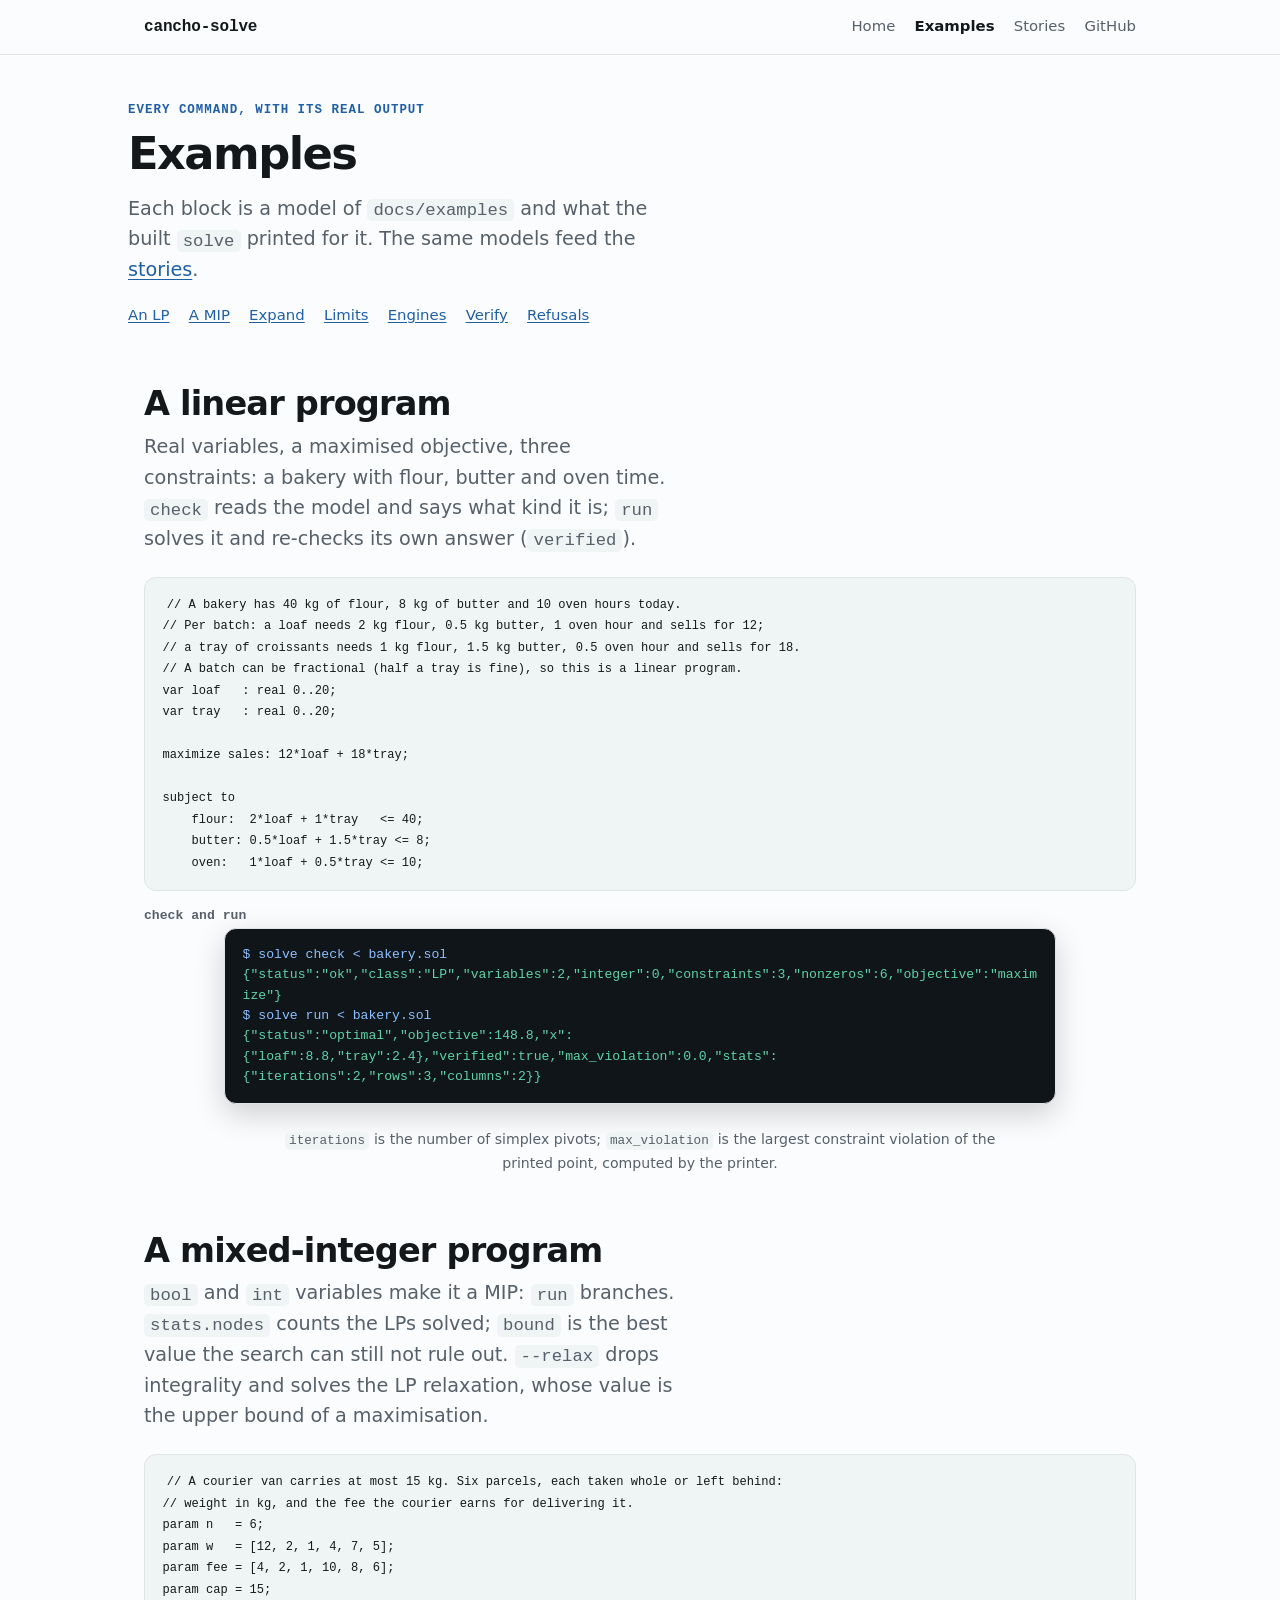
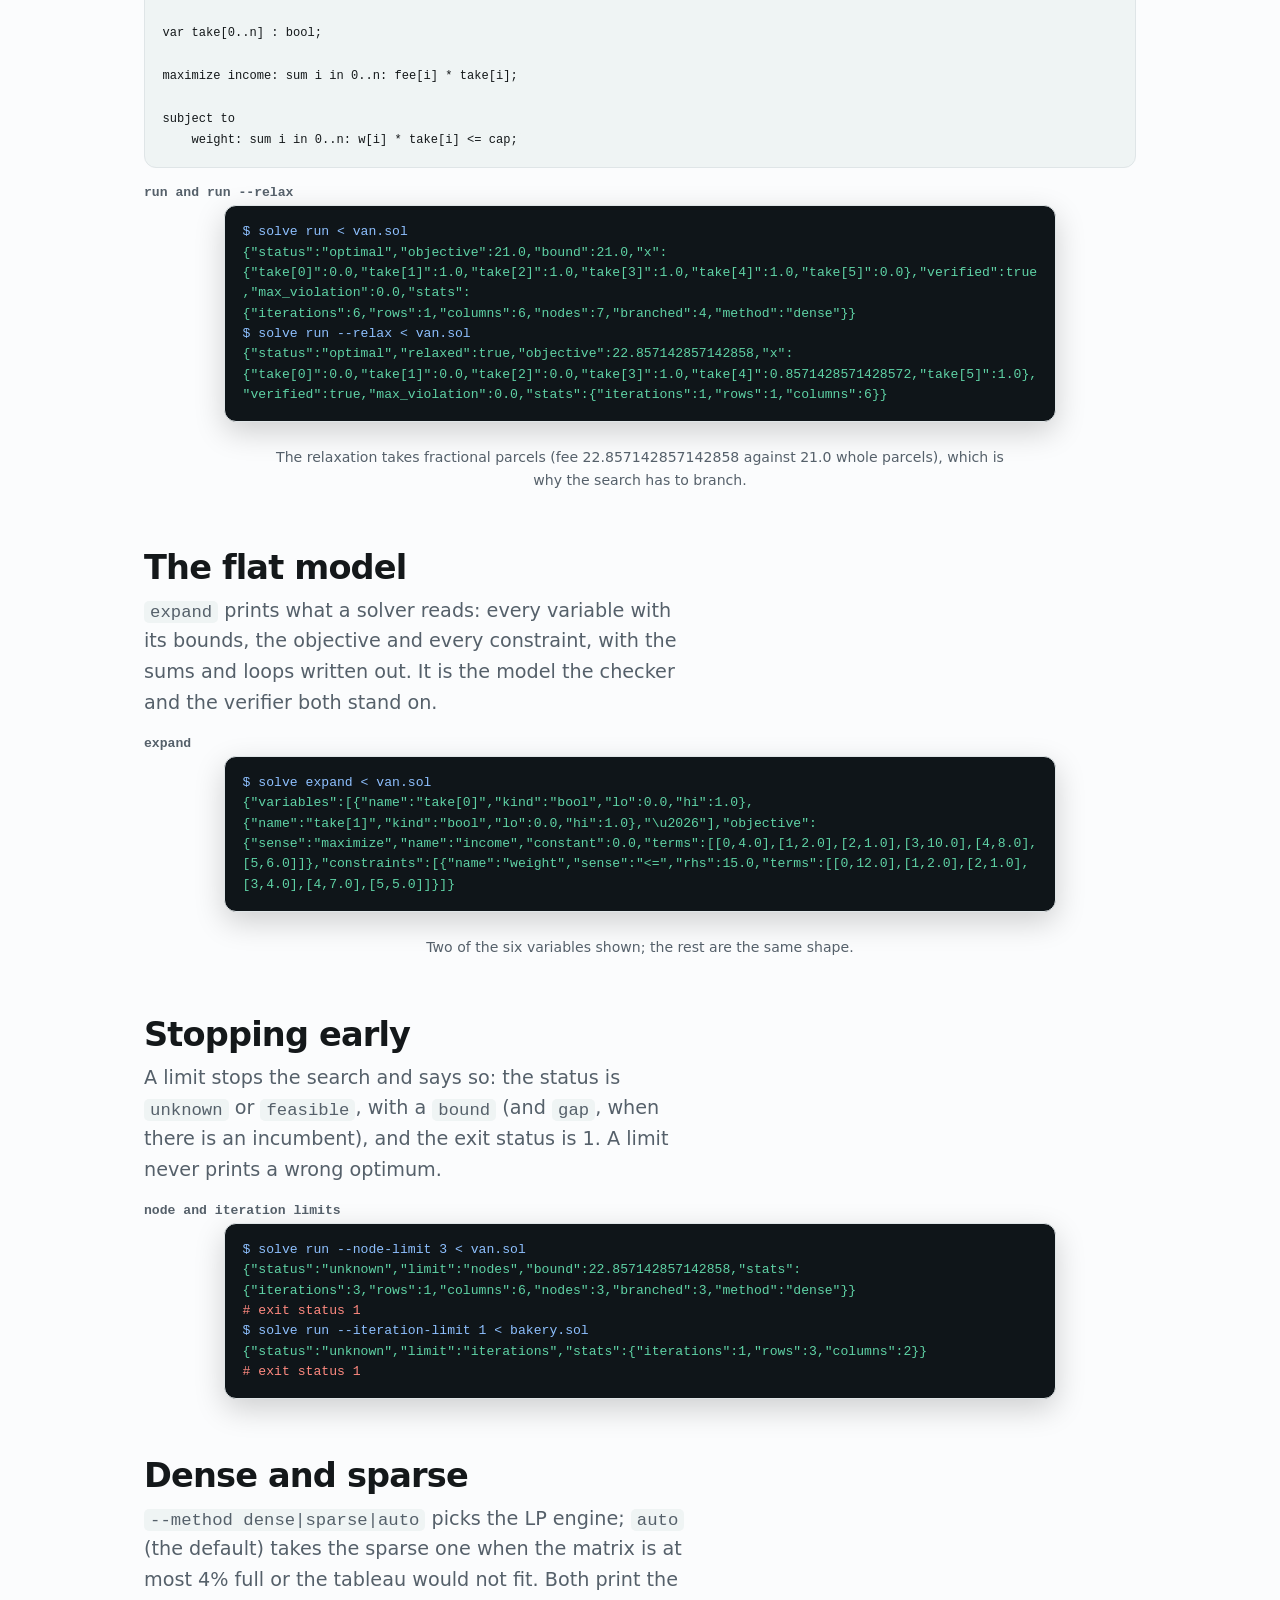
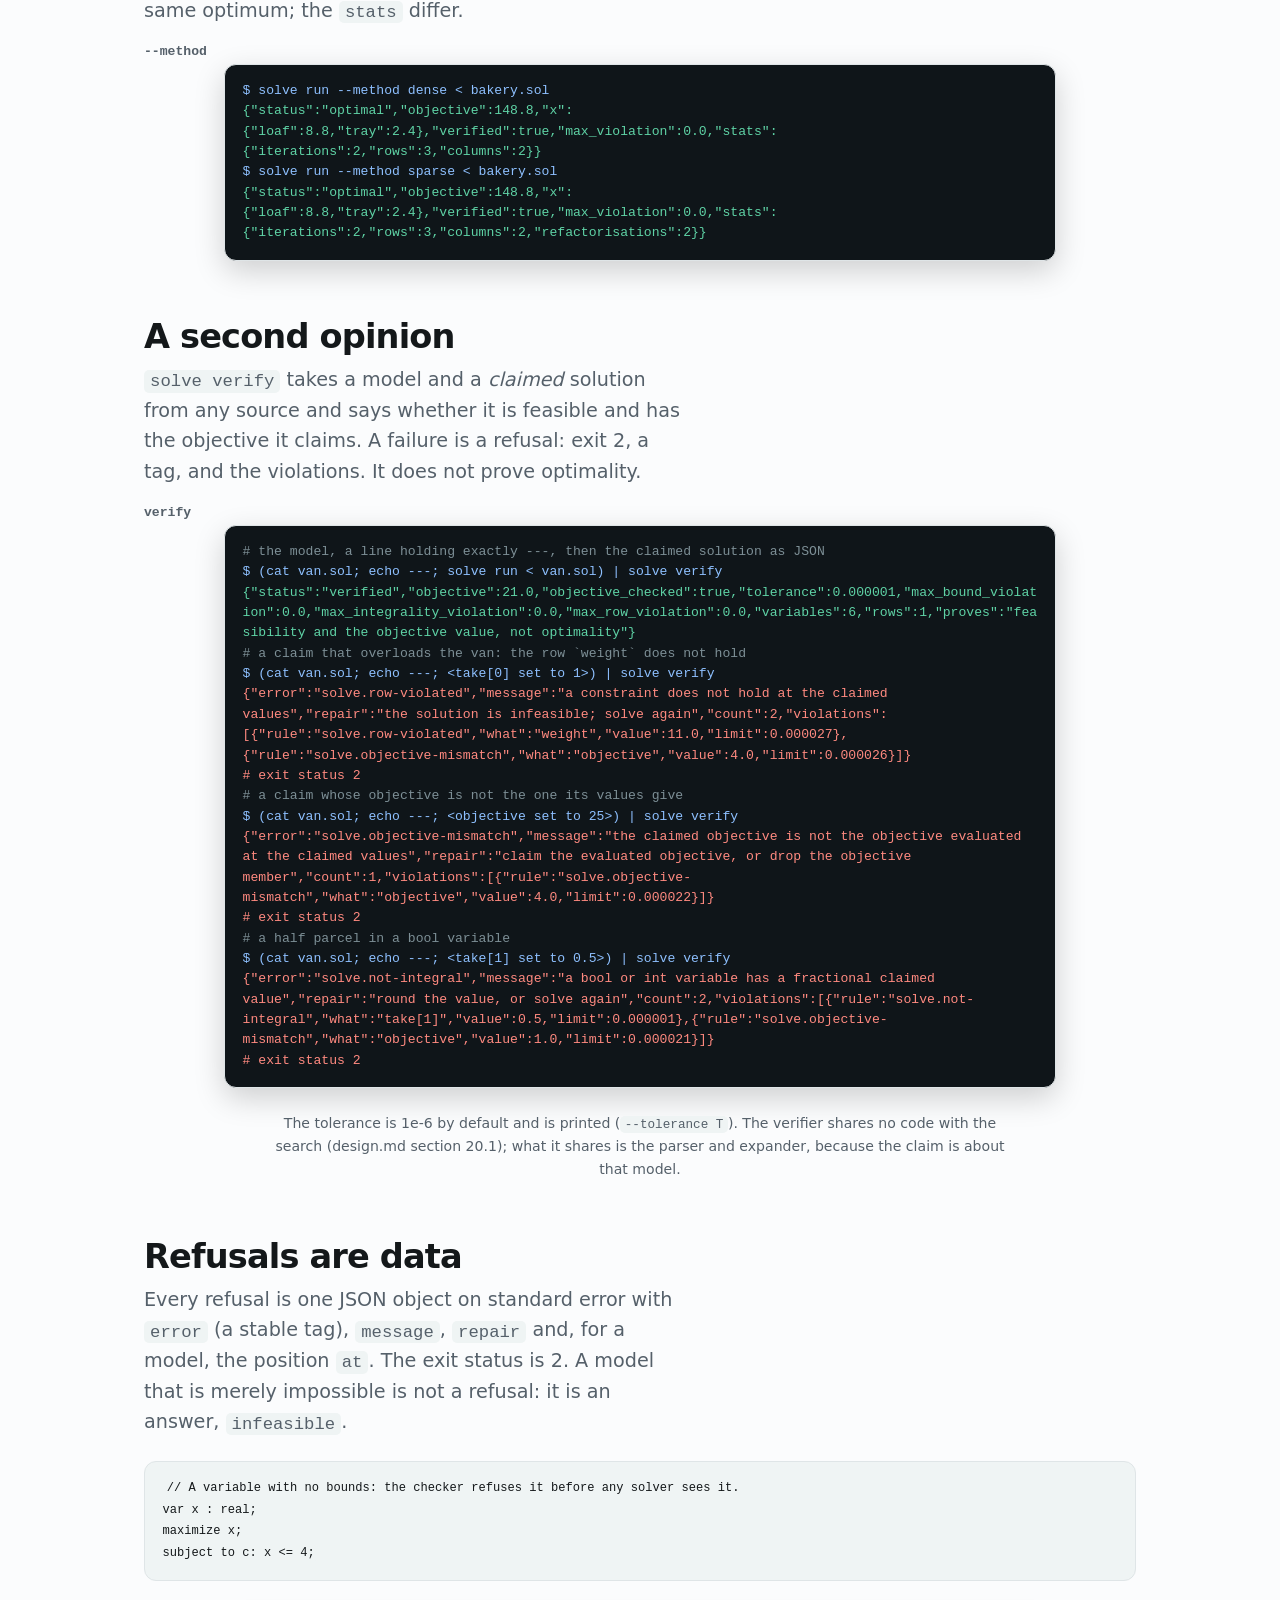
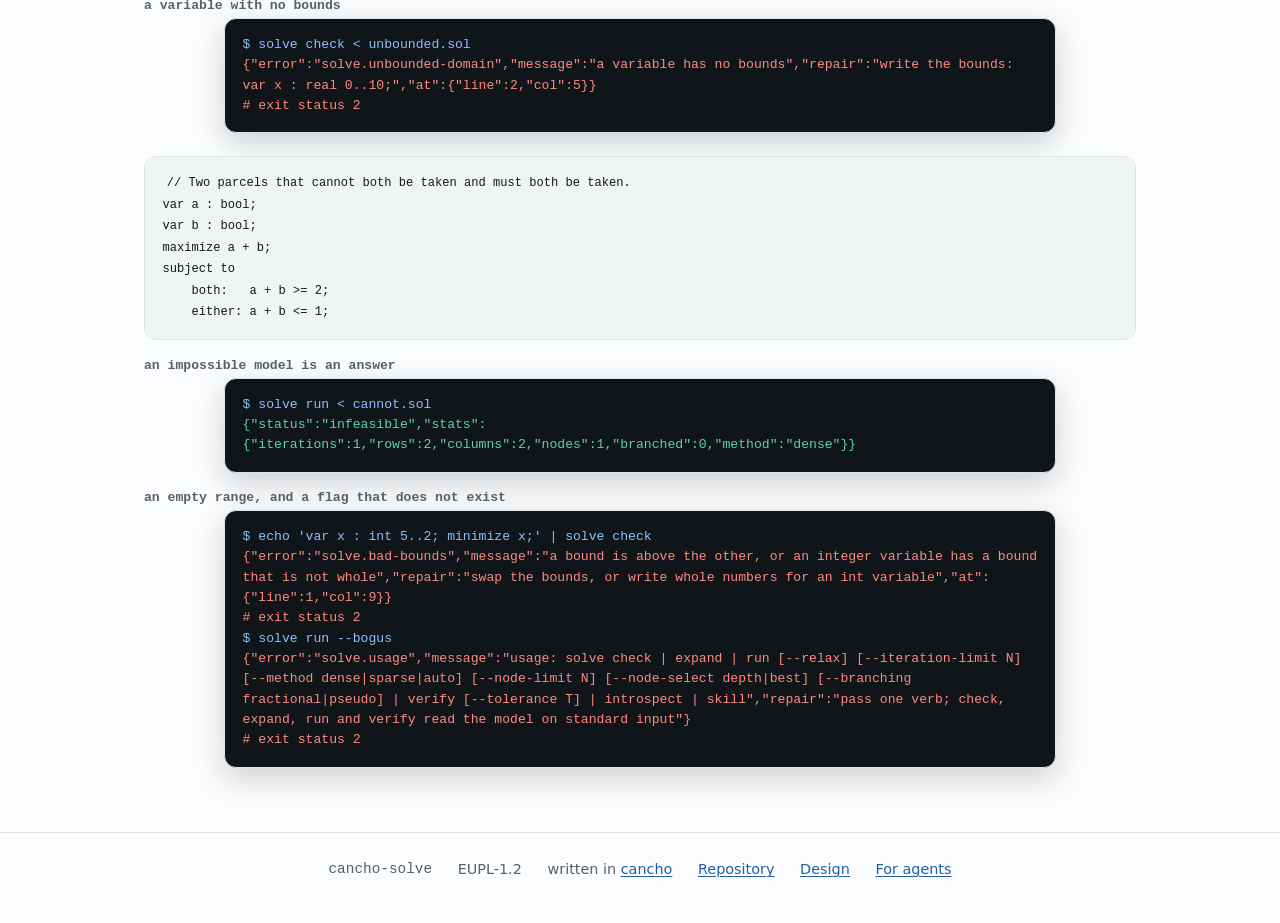
==== docs/examples.html @ 38a74b78 "docs: a landing page, examples and stories, written from real runs (scripts/site.py) docs/index.html" ====
<!doctype html>
<html lang="en">
<!-- Written by scripts/site.py from real runs of the built `solve`. Do not edit by hand; run python3 scripts/site.py. -->
<head>
<meta charset="utf-8">
<meta name="viewport" content="width=device-width, initial-scale=1">
<title>cancho-solve examples: every command with its real output</title>
<meta name="description" content="The solve commands on small models: LP, MIP, expand, limits, dense and sparse, verify and refusals, each with the output the built binary printed.">
<link rel="canonical" href="https://alpibrusl.github.io/cancho-solve/examples.html">
<meta name="robots" content="index, follow">
<meta property="og:site_name" content="cancho-solve"><meta property="og:type" content="website"><meta property="og:title" content="cancho-solve examples: every command with its real output"><meta property="og:description" content="The solve commands on small models: LP, MIP, expand, limits, dense and sparse, verify and refusals, each with the output the built binary printed.">
<meta name="color-scheme" content="light dark">
<link rel="alternate" type="text/markdown" href="agents.md" title="cancho-solve, as an agent reads it">
<link rel="stylesheet" href="assets/site.css"><link rel="stylesheet" href="assets/home.css"><link rel="stylesheet" href="assets/solve.css">
</head>
<body class="">
<a class="skip" href="#main">Skip to content</a>
<header class="top"><div class="wrap">
  <a class="brand" href="./">cancho-solve</a>
  <nav aria-label="Site"><a href="index.html">Home</a><a href="examples.html" aria-current="page">Examples</a><a href="stories.html">Stories</a><a href="https://github.com/alpibrusl/cancho-solve">GitHub</a></nav>
</div></header>
<main id="main">
<div class="wrap pagehead"><p class="eyebrow">every command, with its real output</p><h1>Examples</h1><p class="lead">Each block is a model of <code>docs/examples</code> and what the built <code>solve</code> printed for it. The same models feed the <a href="stories.html">stories</a>.</p>
<ul class="toc"><li><a href="#lp">An LP</a></li><li><a href="#mip">A MIP</a></li><li><a href="#expand">Expand</a></li><li><a href="#limits">Limits</a></li><li><a href="#engines">Engines</a></li><li><a href="#verify">Verify</a></li><li><a href="#refusals">Refusals</a></li></ul></div>
<section class="sec" id="lp"><div class="wrap"><h2>A linear program</h2><p class="lead">Real variables, a maximised objective, three constraints: a bakery with flour, butter and oven time. <code>check</code> reads the model and says what kind it is; <code>run</code> solves it and re-checks its own answer (<code>verified</code>).</p><pre class="code" tabindex="0"><code>// A bakery has 40 kg of flour, 8 kg of butter and 10 oven hours today.
// Per batch: a loaf needs 2 kg flour, 0.5 kg butter, 1 oven hour and sells for 12;
// a tray of croissants needs 1 kg flour, 1.5 kg butter, 0.5 oven hour and sells for 18.
// A batch can be fractional (half a tray is fine), so this is a linear program.
var loaf   : real 0..20;
var tray   : real 0..20;

maximize sales: 12*loaf + 18*tray;

subject to
    flour:  2*loaf + 1*tray   &lt;= 40;
    butter: 0.5*loaf + 1.5*tray &lt;= 8;
    oven:   1*loaf + 0.5*tray &lt;= 10;</code></pre><div class="plabel">check and run</div><div class="replay"><pre class="screen" tabindex="0"><span class="a">$ solve check &lt; bakery.sol</span>
<span class="g">{"status":"ok","class":"LP","variables":2,"integer":0,"constraints":3,"nonzeros":6,"objective":"maximize"}</span>
<span class="a">$ solve run &lt; bakery.sol</span>
<span class="g">{"status":"optimal","objective":148.8,"x":{"loaf":8.8,"tray":2.4},"verified":true,"max_violation":0.0,"stats":{"iterations":2,"rows":3,"columns":2}}</span></pre></div><p class="fine"><code>iterations</code> is the number of simplex pivots; <code>max_violation</code> is the largest constraint violation of the printed point, computed by the printer.</p></div></section>
<section class="sec" id="mip"><div class="wrap"><h2>A mixed-integer program</h2><p class="lead"><code>bool</code> and <code>int</code> variables make it a MIP: <code>run</code> branches. <code>stats.nodes</code> counts the LPs solved; <code>bound</code> is the best value the search can still not rule out. <code>--relax</code> drops integrality and solves the LP relaxation, whose value is the upper bound of a maximisation.</p><pre class="code" tabindex="0"><code>// A courier van carries at most 15 kg. Six parcels, each taken whole or left behind:
// weight in kg, and the fee the courier earns for delivering it.
param n   = 6;
param w   = [12, 2, 1, 4, 7, 5];
param fee = [4, 2, 1, 10, 8, 6];
param cap = 15;

var take[0..n] : bool;

maximize income: sum i in 0..n: fee[i] * take[i];

subject to
    weight: sum i in 0..n: w[i] * take[i] &lt;= cap;</code></pre><div class="plabel">run and run --relax</div><div class="replay"><pre class="screen" tabindex="0"><span class="a">$ solve run &lt; van.sol</span>
<span class="g">{"status":"optimal","objective":21.0,"bound":21.0,"x":{"take[0]":0.0,"take[1]":1.0,"take[2]":1.0,"take[3]":1.0,"take[4]":1.0,"take[5]":0.0},"verified":true,"max_violation":0.0,"stats":{"iterations":6,"rows":1,"columns":6,"nodes":7,"branched":4,"method":"dense"}}</span>
<span class="a">$ solve run --relax &lt; van.sol</span>
<span class="g">{"status":"optimal","relaxed":true,"objective":22.857142857142858,"x":{"take[0]":0.0,"take[1]":0.0,"take[2]":0.0,"take[3]":1.0,"take[4]":0.8571428571428572,"take[5]":1.0},"verified":true,"max_violation":0.0,"stats":{"iterations":1,"rows":1,"columns":6}}</span></pre></div><p class="fine">The relaxation takes fractional parcels (fee 22.857142857142858 against 21.0 whole parcels), which is why the search has to branch.</p></div></section>
<section class="sec" id="expand"><div class="wrap"><h2>The flat model</h2><p class="lead"><code>expand</code> prints what a solver reads: every variable with its bounds, the objective and every constraint, with the sums and loops written out. It is the model the checker and the verifier both stand on.</p><div class="plabel">expand</div><div class="replay"><pre class="screen" tabindex="0"><span class="a">$ solve expand &lt; van.sol</span>
<span class="g">{"variables":[{"name":"take[0]","kind":"bool","lo":0.0,"hi":1.0},{"name":"take[1]","kind":"bool","lo":0.0,"hi":1.0},"\u2026"],"objective":{"sense":"maximize","name":"income","constant":0.0,"terms":[[0,4.0],[1,2.0],[2,1.0],[3,10.0],[4,8.0],[5,6.0]]},"constraints":[{"name":"weight","sense":"&lt;=","rhs":15.0,"terms":[[0,12.0],[1,2.0],[2,1.0],[3,4.0],[4,7.0],[5,5.0]]}]}</span></pre></div><p class="fine">Two of the six variables shown; the rest are the same shape.</p></div></section>
<section class="sec" id="limits"><div class="wrap"><h2>Stopping early</h2><p class="lead">A limit stops the search and says so: the status is <code>unknown</code> or <code>feasible</code>, with a <code>bound</code> (and <code>gap</code>, when there is an incumbent), and the exit status is 1. A limit never prints a wrong optimum.</p><div class="plabel">node and iteration limits</div><div class="replay"><pre class="screen" tabindex="0"><span class="a">$ solve run --node-limit 3 &lt; van.sol</span>
<span class="g">{"status":"unknown","limit":"nodes","bound":22.857142857142858,"stats":{"iterations":3,"rows":1,"columns":6,"nodes":3,"branched":3,"method":"dense"}}</span>
<span class="b"># exit status 1</span>
<span class="a">$ solve run --iteration-limit 1 &lt; bakery.sol</span>
<span class="g">{"status":"unknown","limit":"iterations","stats":{"iterations":1,"rows":3,"columns":2}}</span>
<span class="b"># exit status 1</span></pre></div></div></section>
<section class="sec" id="engines"><div class="wrap"><h2>Dense and sparse</h2><p class="lead"><code>--method dense|sparse|auto</code> picks the LP engine; <code>auto</code> (the default) takes the sparse one when the matrix is at most 4% full or the tableau would not fit. Both print the same optimum; the <code>stats</code> differ.</p><div class="plabel">--method</div><div class="replay"><pre class="screen" tabindex="0"><span class="a">$ solve run --method dense &lt; bakery.sol</span>
<span class="g">{"status":"optimal","objective":148.8,"x":{"loaf":8.8,"tray":2.4},"verified":true,"max_violation":0.0,"stats":{"iterations":2,"rows":3,"columns":2}}</span>
<span class="a">$ solve run --method sparse &lt; bakery.sol</span>
<span class="g">{"status":"optimal","objective":148.8,"x":{"loaf":8.8,"tray":2.4},"verified":true,"max_violation":0.0,"stats":{"iterations":2,"rows":3,"columns":2,"refactorisations":2}}</span></pre></div></div></section>
<section class="sec" id="verify"><div class="wrap"><h2>A second opinion</h2><p class="lead"><code>solve verify</code> takes a model and a <em>claimed</em> solution from any source and says whether it is feasible and has the objective it claims. A failure is a refusal: exit 2, a tag, and the violations. It does not prove optimality.</p><div class="plabel">verify</div><div class="replay"><pre class="screen" tabindex="0"><span class="d"># the model, a line holding exactly ---, then the claimed solution as JSON</span>
<span class="a">$ (cat van.sol; echo ---; solve run &lt; van.sol) | solve verify</span>
<span class="g">{"status":"verified","objective":21.0,"objective_checked":true,"tolerance":0.000001,"max_bound_violation":0.0,"max_integrality_violation":0.0,"max_row_violation":0.0,"variables":6,"rows":1,"proves":"feasibility and the objective value, not optimality"}</span>
<span class="d"># a claim that overloads the van: the row `weight` does not hold</span>
<span class="a">$ (cat van.sol; echo ---; &lt;take[0] set to 1&gt;) | solve verify</span>
<span class="b">{"error":"solve.row-violated","message":"a constraint does not hold at the claimed values","repair":"the solution is infeasible; solve again","count":2,"violations":[{"rule":"solve.row-violated","what":"weight","value":11.0,"limit":0.000027},{"rule":"solve.objective-mismatch","what":"objective","value":4.0,"limit":0.000026}]}</span>
<span class="b"># exit status 2</span>
<span class="d"># a claim whose objective is not the one its values give</span>
<span class="a">$ (cat van.sol; echo ---; &lt;objective set to 25&gt;) | solve verify</span>
<span class="b">{"error":"solve.objective-mismatch","message":"the claimed objective is not the objective evaluated at the claimed values","repair":"claim the evaluated objective, or drop the objective member","count":1,"violations":[{"rule":"solve.objective-mismatch","what":"objective","value":4.0,"limit":0.000022}]}</span>
<span class="b"># exit status 2</span>
<span class="d"># a half parcel in a bool variable</span>
<span class="a">$ (cat van.sol; echo ---; &lt;take[1] set to 0.5&gt;) | solve verify</span>
<span class="b">{"error":"solve.not-integral","message":"a bool or int variable has a fractional claimed value","repair":"round the value, or solve again","count":2,"violations":[{"rule":"solve.not-integral","what":"take[1]","value":0.5,"limit":0.000001},{"rule":"solve.objective-mismatch","what":"objective","value":1.0,"limit":0.000021}]}</span>
<span class="b"># exit status 2</span></pre></div><p class="fine">The tolerance is 1e-6 by default and is printed (<code>--tolerance T</code>). The verifier shares no code with the search (design.md section 20.1); what it shares is the parser and expander, because the claim is about that model.</p></div></section>
<section class="sec" id="refusals"><div class="wrap"><h2>Refusals are data</h2><p class="lead">Every refusal is one JSON object on standard error with <code>error</code> (a stable tag), <code>message</code>, <code>repair</code> and, for a model, the position <code>at</code>. The exit status is 2. A model that is merely impossible is not a refusal: it is an answer, <code>infeasible</code>.</p><pre class="code" tabindex="0"><code>// A variable with no bounds: the checker refuses it before any solver sees it.
var x : real;
maximize x;
subject to c: x &lt;= 4;</code></pre><div class="plabel">a variable with no bounds</div><div class="replay"><pre class="screen" tabindex="0"><span class="a">$ solve check &lt; unbounded.sol</span>
<span class="b">{"error":"solve.unbounded-domain","message":"a variable has no bounds","repair":"write the bounds: var x : real 0..10;","at":{"line":2,"col":5}}</span>
<span class="b"># exit status 2</span></pre></div><pre class="code" tabindex="0"><code>// Two parcels that cannot both be taken and must both be taken.
var a : bool;
var b : bool;
maximize a + b;
subject to
    both:   a + b &gt;= 2;
    either: a + b &lt;= 1;</code></pre><div class="plabel">an impossible model is an answer</div><div class="replay"><pre class="screen" tabindex="0"><span class="a">$ solve run &lt; cannot.sol</span>
<span class="g">{"status":"infeasible","stats":{"iterations":1,"rows":2,"columns":2,"nodes":1,"branched":0,"method":"dense"}}</span></pre></div><div class="plabel">an empty range, and a flag that does not exist</div><div class="replay"><pre class="screen" tabindex="0"><span class="a">$ echo 'var x : int 5..2; minimize x;' | solve check</span>
<span class="b">{"error":"solve.bad-bounds","message":"a bound is above the other, or an integer variable has a bound that is not whole","repair":"swap the bounds, or write whole numbers for an int variable","at":{"line":1,"col":9}}</span>
<span class="b"># exit status 2</span>
<span class="a">$ solve run --bogus</span>
<span class="b">{"error":"solve.usage","message":"usage: solve check | expand | run [--relax] [--iteration-limit N] [--method dense|sparse|auto] [--node-limit N] [--node-select depth|best] [--branching fractional|pseudo] | verify [--tolerance T] | introspect | skill","repair":"pass one verb; check, expand, run and verify read the model on standard input"}</span>
<span class="b"># exit status 2</span></pre></div></div></section>
</main>
<footer><div class="wrap">
  <span class="brandline">cancho-solve</span><span>EUPL-1.2</span><span>written in <a href="https://github.com/alpibrusl/cancho">cancho</a></span>
  <a href="https://github.com/alpibrusl/cancho-solve">Repository</a><a href="https://github.com/alpibrusl/cancho-solve/blob/main/docs/design.md">Design</a><a href="agents.md">For agents</a>
</div></footer>
</body>
</html>
---- docs/assets/site.css ----
/* The look of the project pages, shared by index.html (the landing page), guide.html, examples.html, evidence.html and benchmarks.html.
   The tokens, the header and the landing page follow cancho-code's page. The contrast of every pair is computed from this file by
   scripts/check_contrast.py (docs/bench/contrast.txt). Hand-written. */
/* Pairs that scripts/check_contrast.py reads: --fg/--muted/--accent/--good/--bad/--warn on --bg, --soft and --surface; --accent-fg on --accent;
   --warn on --warn-bg; the --term-* colours on --term-bg. */
:root {
  --bg: #fbfcfd; --fg: #14181a; --muted: #55606a; --line: #dfe5e7; --surface: #ffffff; --soft: #eff4f4;
  --accent: #1f5fa6; --accent-fg: #ffffff; --good: #0f7b5f; --warn: #92400e; --warn-bg: #fdf6e7; --warn-line: #e0b765; --bad: #b42d27;
  --term-bg: #0f1519; --term-fg: #d6e2e6; --term-dim: #7d8f96; --term-good: #5fd3a6; --term-bad: #ff8a80; --term-acc: #8ec0ff; --term-btn: #1b262c;
  --font: system-ui, -apple-system, "Segoe UI", Roboto, "Helvetica Neue", Arial, sans-serif;
  --mono: ui-monospace, SFMono-Regular, Menlo, Consolas, monospace;
}
@media (prefers-color-scheme: dark) {
  :root { --bg: #0b0f14; --fg: #e7ebec; --muted: #9aa8ae; --line: #212a2d; --surface: #131a1c; --soft: #172022;
    --accent: #7fb2ff; --accent-fg: #07162c; --good: #4fd1a5; --warn: #f3c77a; --warn-bg: #1d1a12; --warn-line: #8a6a2a; --bad: #ff7b73; --term-bg: #0a1013; }
}
* { box-sizing: border-box; }
html { scroll-behavior: smooth; -webkit-text-size-adjust: 100%; scroll-padding-top: 4rem; }
body { margin: 0; background: var(--bg); color: var(--fg); font: 1rem/1.6 var(--font); }
a { color: var(--accent); text-underline-offset: .15em; }
.wrap { width: 100%; max-width: 64rem; margin: 0 auto; padding: 0 16px; }
.skip { position: absolute; left: 16px; top: -4rem; background: var(--accent); color: var(--accent-fg); padding: .5rem .8rem; border-radius: 6px; z-index: 9; }
.skip:focus { top: 8px; }
a:focus-visible, button:focus-visible, .flow:focus-visible, .btn:focus-visible, pre:focus-visible, summary:focus-visible, .fitwrap:focus-visible { outline: 3px solid var(--accent); outline-offset: 2px; border-radius: 4px; }

header.top { position: sticky; top: 0; z-index: 5; background: color-mix(in srgb, var(--bg) 88%, transparent); backdrop-filter: blur(8px); border-bottom: 1px solid var(--line); }
header.top .wrap { display: flex; align-items: center; gap: 1.5rem; height: 3.4rem; }
.brand { font: 700 1rem var(--mono); color: var(--fg); text-decoration: none; letter-spacing: -.01em; white-space: nowrap; }
nav { display: flex; gap: 1.2rem; margin-left: auto; }
nav a { color: var(--muted); text-decoration: none; font-size: .93rem; white-space: nowrap; }
nav a:hover { color: var(--fg); }
@media (max-width: 40rem) { nav a.opt { display: none; } nav { gap: .9rem; } }

h1 { font-size: clamp(2.1rem, 6vw, 3.8rem); line-height: 1.06; letter-spacing: -.035em; margin: 0 0 1rem; font-weight: 750; overflow-wrap: break-word; }
h2 { font-size: clamp(1.5rem, 3.4vw, 2.1rem); line-height: 1.15; letter-spacing: -.025em; margin: 0 0 .5rem; font-weight: 700; }
h3 { font-size: 1.05rem; margin: 0 0 .25rem; }
p { margin: 0 0 1rem; }
section { padding: 4.5rem 0 0; }
.lead { font-size: 1.2rem; color: var(--muted); max-width: 34rem; }
.sub { color: var(--muted); max-width: 40rem; }
code { font-family: var(--mono); font-size: .9em; background: var(--soft); padding: .1em .35em; border-radius: 5px; overflow-wrap: anywhere; }

.hero { padding: 3.5rem 0 0; display: grid; gap: 2.2rem; align-items: center; }
.hero > *, .two > *, .cols > * { min-width: 0; }
@media (min-width: 58rem) { .hero { grid-template-columns: 1fr 1.1fr; } }
.badge { display: inline-flex; gap: .5rem; align-items: center; font-size: .82rem; color: var(--warn); background: var(--warn-bg); border: 1px solid var(--warn-line); padding: .22rem .7rem; border-radius: 999px; margin-bottom: 1.2rem; text-decoration: none; }
.badge i { width: .5rem; height: .5rem; border-radius: 50%; background: var(--warn-line); display: inline-block; flex: none; }
.cta { display: flex; flex-wrap: wrap; gap: .7rem; margin-top: 1.6rem; }
.btn { display: inline-block; padding: .65rem 1.15rem; border-radius: 8px; font-weight: 600; text-decoration: none; border: 1px solid var(--accent); }
.btn.primary { background: var(--accent); color: var(--accent-fg); }
.btn.ghost { color: var(--accent); }
.btn.ghost:hover { background: var(--soft); }

.term { background: #0d1117; color: #d6dde8; border: 1px solid #262c36; border-radius: 12px; font: .82rem/1.6 var(--mono); padding: 1rem 1.1rem 1.1rem; box-shadow: 0 18px 50px -24px rgba(10, 30, 50, .55); overflow-x: auto; }
.term .bar { display: flex; gap: .35rem; margin-bottom: .8rem; }
.term .bar i { width: .65rem; height: .65rem; border-radius: 50%; background: #2d3440; display: block; }
.term .c { color: #8b95a5; } .term .r { color: #ff9a92; }
.term pre { margin: 0; white-space: pre-wrap; overflow-wrap: anywhere; }

.three { display: grid; gap: 1rem; grid-template-columns: repeat(auto-fit, minmax(15rem, 1fr)); margin-top: 3rem; }
.three div { border-top: 3px solid var(--accent); padding-top: .8rem; }
.three p { color: var(--muted); margin: 0; font-size: .96rem; }

.figure { margin: 0; background: var(--surface); border: 1px solid var(--line); border-radius: 14px; padding: 1.2rem; min-width: 0; }
.figure.wide { margin-top: 2rem; }
.figure svg { display: block; width: 100%; height: auto; }
.figure h3 { margin-bottom: .6rem; }
.figure figcaption { color: var(--muted); font-size: .88rem; margin-top: .8rem; }
.two { display: grid; gap: 1rem; grid-template-columns: 1fr; margin-top: 2rem; }
@media (min-width: 52rem) { .two { grid-template-columns: 1fr 1fr; } }
svg .t { fill: var(--fg); font: 600 13px var(--font); } svg .s { fill: var(--muted); font: 12px var(--font); }
svg .box { fill: var(--surface); stroke: var(--line); stroke-width: 1.4; } svg .hot { fill: var(--soft); stroke: var(--accent); stroke-width: 2; }
svg .ar { stroke: var(--muted); stroke-width: 1.5; fill: none; }

.grid { display: grid; gap: 1px; grid-template-columns: repeat(auto-fit, minmax(14rem, 1fr)); background: var(--line); border: 1px solid var(--line); border-radius: 14px; overflow: hidden; margin-top: 2rem; }
.grid div { background: var(--surface); padding: 1.1rem 1.2rem; }
.grid p { color: var(--muted); font-size: .93rem; margin: 0; }

.stats { display: grid; gap: 1rem; grid-template-columns: repeat(auto-fit, minmax(11rem, 1fr)); margin: 2rem 0 0; }
.stats div { background: var(--surface); border: 1px solid var(--line); border-radius: 12px; padding: 1rem 1.1rem; }
.stats b { display: block; font: 700 1.9rem/1.1 var(--font); letter-spacing: -.03em; }
.stats span { color: var(--muted); font-size: .88rem; }
.note { color: var(--muted); font-size: .88rem; margin-top: .9rem; }

pre.code { background: var(--soft); border: 1px solid var(--line); border-radius: 12px; padding: 1rem 1.1rem; font: .84rem/1.6 var(--mono); overflow-x: auto; margin: 1.4rem 0 0; }
.figure pre.code { margin-top: .4rem; }
pre.code .c { color: var(--muted); } pre.code .r { color: var(--bad); }
.status { margin-top: 4.5rem; background: var(--warn-bg); border: 1px solid var(--warn-line); border-radius: 14px; padding: 1.3rem 1.5rem; }
.status h2 { font-size: 1.2rem; letter-spacing: -.01em; }
.status ul { margin: .4rem 0 0; padding-left: 1.2rem; color: var(--muted); }
footer { margin-top: 4rem; border-top: 1px solid var(--line); padding: 1.6rem 0 2.6rem; color: var(--muted); font-size: .9rem; }
footer .wrap { display: flex; flex-wrap: wrap; justify-content: center; gap: .5rem 1.6rem; }
.fitwrap { overflow-x: auto; margin-top: 1.4rem; }
table.fit { width: 100%; border-collapse: collapse; font-size: .93rem; }
table.fit th, table.fit td { text-align: left; padding: .7rem .8rem; border-bottom: 1px solid var(--line); vertical-align: top; }
table.fit thead th { color: var(--muted); font-weight: 600; font-size: .85rem; }
table.fit tbody th { font-weight: 650; }
table.fit td { color: var(--muted); }
table.fit.auth tbody th { white-space: nowrap; }
table.fit .num { text-align: right; font-variant-numeric: tabular-nums; white-space: nowrap; }
table.fit.wide { min-width: 38rem; } table.fit.bench { min-width: 44rem; }
table.fit tr.us { background: var(--soft); } table.fit tr.us td, table.fit tr.us th { color: var(--fg); }
table.fit td.lose { color: var(--bad); font-weight: 600; } table.fit td.win { color: var(--good); font-weight: 600; }
.cols { display: grid; gap: 1rem; grid-template-columns: repeat(auto-fit, minmax(17rem, 1fr)); margin-top: 1.4rem; }
.cols > div { border: 1px solid var(--line); border-radius: 14px; padding: 1.1rem 1.3rem; background: var(--surface); }
.cols ul { margin: .4rem 0 0; padding-left: 1.1rem; color: var(--muted); } .cols li { margin: .25rem 0; }
.cols .no h3 { color: var(--muted); }
details.rules { margin-top: 1.4rem; } details.rules summary { cursor: pointer; font-weight: 600; }
@media (prefers-reduced-motion: reduce) { html { scroll-behavior: auto; } }
h3.task { margin: 0 0 .15rem; font-size: 1.1rem; }
.task + p { color: var(--muted); margin: 0 0 .2rem; max-width: 42rem; }
.tasks { display: grid; gap: 1.6rem; margin-top: 2rem; grid-template-columns: minmax(0, 1fr); }
.tasks > * { min-width: 0; }
.tasks pre.code { margin-top: .6rem; }
ul.plain { color: var(--muted); padding-left: 1.2rem; } ul.plain li { margin: .35rem 0; }
.fn { color: var(--muted); font-size: .85rem; margin-top: .8rem; }
svg .tt { fill: var(--fg); font: 600 13px var(--font); } svg .ss { fill: var(--muted); font: 11.5px var(--font); }
svg .bad { fill: var(--surface); stroke: var(--bad); stroke-width: 1.6; } svg .arb { stroke: var(--bad); stroke-width: 1.5; fill: none; }
.diagram { max-width: 26rem; margin: 1.6rem auto 0; }
ul.why { list-style: none; padding: 0; margin: 1.4rem 0 0; display: grid; gap: .8rem; }
ul.why li { background: var(--surface); border: 1px solid var(--line); border-radius: 12px; padding: .8rem 1.1rem; }
ul.why b { display: block; }
ul.why span { color: var(--muted); font-size: .95rem; }
.big { font-size: 1.25rem; font-weight: 650; letter-spacing: -.01em; margin: 1.2rem 0 0; }
.brand { display: inline-flex; align-items: center; gap: .5rem; }
.brand .mark { border-radius: 6px; background: #fff; }

/* additions for cancho-solve */
nav a[aria-current="page"] { color: var(--fg); font-weight: 600; }
.notice { border: 1px solid var(--warn-line); background: var(--warn-bg); border-radius: 12px; padding: 1rem 1.2rem; margin: 1.4rem 0 0; }
.notice p { margin: 0; color: var(--fg); } .notice p + p { margin-top: .6rem; }
.notice b { color: var(--warn); }
table.fit td.slow { color: var(--bad); font-weight: 600; } table.fit td.level { color: var(--fg); }
table.fit td.src, table.fit td.src code { font-size: .82rem; }
.toc { display: flex; flex-wrap: wrap; gap: .4rem 1.2rem; margin: 1rem 0 0; padding: 0; list-style: none; }
.toc a { font-size: .93rem; }
h2 + .sub, h3 + .sub { margin-top: .3rem; }
.pagehead { padding: 3rem 0 0; }
.pagehead h1 { font-size: clamp(1.8rem, 5vw, 2.8rem); }
.red { color: var(--bad); font-weight: 600; }
@media (max-width: 40rem) { header.top .wrap { gap: .6rem; } nav { gap: .7rem; } nav a { font-size: .88rem; } .brand { font-size: .92rem; } }


/* The landing page (body.home): centred hero, a replayed terminal, cards, a flow diagram, big numbers. Scoped so that the inner pages keep their own .hero, .term and .num. */
.home main { display: block; }
.home .hero { display: block; padding: 3.5rem 0 2rem; text-align: center; }
.home .hero h1 { font-size: clamp(2rem, 6vw, 3.4rem); line-height: 1.1; margin: 0 auto 1rem; letter-spacing: -.03em; max-width: 20ch; }
.home .hero .sub { font-size: 1.2rem; max-width: 38rem; margin: 0 auto 1.6rem; }
.home .cta { justify-content: center; margin-top: 0; }
.home .btn { border-color: var(--line); color: var(--fg); background: var(--surface); }
.home .btn.primary { background: var(--accent); color: var(--accent-fg); border-color: var(--accent); }
.home section { padding: 3rem 0; }
.home section.alt { background: var(--soft); }
.home h2 { text-align: center; }
.home .lead { text-align: center; max-width: 38rem; margin: 0 auto 2rem; font-size: 1.1rem; }
.replay { background: var(--term-bg); color: var(--term-fg); border-radius: 12px; border: 1px solid var(--line); max-width: 52rem; margin: 0 auto; box-shadow: 0 10px 30px rgba(0, 0, 0, .18); overflow: hidden; }
.replay .bar { display: flex; align-items: center; gap: .4rem; padding: .55rem .8rem; border-bottom: 1px solid #1f2a30; font: .78rem var(--mono); color: var(--term-dim); }
.replay .bar i { width: .7rem; height: .7rem; border-radius: 50%; background: #2c3a41; display: inline-block; }
.replay .bar button { margin-left: auto; font: .78rem var(--mono); color: var(--term-fg); background: var(--term-btn); border: 1px solid #3a4a52; border-radius: 6px; padding: .25rem .65rem; cursor: pointer; }
.replay .bar button[hidden] { display: none; }
.replay pre { margin: 0; padding: 1rem 1.1rem; min-height: 24rem; overflow-x: auto; font: .82rem/1.55 var(--mono); white-space: pre-wrap; overflow-wrap: anywhere; }
.replay pre:focus-visible { outline-offset: -3px; }
.replay .g { color: var(--term-good); } .replay .b { color: var(--term-bad); } .replay .d { color: var(--term-dim); } .replay .a { color: var(--term-acc); }
.replay .tabs { display: flex; flex-wrap: wrap; gap: .2rem .5rem; padding: .3rem .8rem 0; border-bottom: 1px solid #1f2a30; }
.replay .tabs[hidden] { display: none; }
.replay .tabs button { font: .78rem var(--mono); color: var(--term-dim); background: none; border: 0; border-bottom: 2px solid transparent; padding: .6rem .5rem; min-height: 2.75rem; cursor: pointer; }
.replay .tabs button[aria-selected="true"] { color: var(--term-fg); border-bottom-color: var(--term-acc); }
.replay .tabs button:focus-visible { outline: 2px solid var(--term-acc); outline-offset: -2px; }
.replay .plabel { padding: .7rem 1.1rem 0; font: .78rem var(--mono); color: var(--term-dim); }
.replay.js .plabel { display: none; }
.replay pre[hidden] { display: none; }
.replay:not(.js) pre { min-height: 0; }
.caption { text-align: center; color: var(--muted); font-size: .88rem; max-width: 46rem; margin: .8rem auto 0; }
.cards { display: grid; grid-template-columns: repeat(auto-fit, minmax(13rem, 1fr)); gap: 1rem; }
.card { background: var(--surface); border: 1px solid var(--line); border-radius: 12px; padding: 1.2rem; min-width: 0; }
.card h3 { margin: 0 0 .4rem; font-size: 1.05rem; }
.card p { margin: 0; color: var(--muted); font-size: .95rem; }
.card .ic { width: 2rem; height: 2rem; margin-bottom: .5rem; color: var(--accent); display: block; }
#why .cards { display: flex; flex-wrap: wrap; justify-content: center; }
#why .card { flex: 1 1 11rem; max-width: 14.5rem; }
#commands pre.code { white-space: pre-wrap; overflow-wrap: anywhere; max-width: 52rem; }
.card h3 a { color: var(--accent); }
.flow { max-width: 52rem; margin: 0 auto; }
.flow svg { width: 100%; height: auto; display: block; }
.flow .box { fill: var(--surface); stroke: var(--line); stroke-width: 1.5; }
.flow .boxa { fill: var(--surface); stroke: var(--accent); stroke-width: 2; }
.flow .ok { fill: var(--surface); stroke: var(--good); stroke-width: 2; }
.flow .no { fill: var(--surface); stroke: var(--bad); stroke-width: 2; }
.flow text { fill: var(--fg); font: 600 15px var(--font); }
.flow .sm { font: 13px var(--font); fill: var(--muted); font-weight: 400; }
.flow .smb { font: 13px var(--font); fill: var(--bad); font-weight: 400; }
.flow .arrow { stroke: var(--muted); stroke-width: 1.8; fill: none; marker-end: url(#ah); }
.flow .arrow.bad { stroke: var(--bad); stroke-dasharray: 5 4; marker-end: url(#ahb); }
.flow .line { stroke: var(--muted); stroke-width: 1.8; fill: none; }
.flow .arrow.ok { stroke: var(--good); }
.nums { display: grid; grid-template-columns: repeat(auto-fit, minmax(11rem, 1fr)); gap: 1rem; text-align: center; }
.nums .n b { display: block; font-size: 2.3rem; line-height: 1.2; letter-spacing: -.03em; color: var(--accent); font-variant-numeric: tabular-nums; }
.nums .n > span { color: var(--muted); font-size: .92rem; display: block; }
.fine { max-width: 46rem; margin: 1.5rem auto 0; color: var(--muted); font-size: .88rem; text-align: center; }
.home pre.code { max-width: 46rem; margin: 0 auto 1.4rem; }
.home .fine a, .home .caption a, .home .lead a { color: var(--accent); }
footer .brandline { font-family: var(--mono); }
@media (max-width: 40rem) { .flow { overflow-x: auto; } .flow svg { min-width: 31rem; } .home .hero { padding-top: 2.4rem; } .home section { padding: 2.2rem 0; } .replay pre { min-height: 30rem; } }
---- docs/assets/home.css ----
/* The landing page only (body.home): the human view with its animations and videos. The tokens are those of site.css (so scripts/check_contrast.py still judges every pair);
   nothing here sets a colour of its own except in the SVG of the hero, which uses the same variables. Every animation stops under prefers-reduced-motion. Hand-written. */

/* ---- the view switch: human reads the page, agent reads agents.md (docs/agents.md, generated by scripts/site.py) ---- */
.hright { display: flex; align-items: center; gap: .6rem; margin-left: .4rem; }
.switch { display: inline-flex; padding: 3px; border: 1px solid var(--line); border-radius: 999px; background: var(--soft); }
.switch button { font: 600 .8rem var(--mono); color: var(--muted); background: none; border: 0; border-radius: 999px; padding: .32rem .8rem; min-height: 2rem; cursor: pointer; }
.switch button[aria-pressed="true"] { background: var(--accent); color: var(--accent-fg); }
body[data-view="agent"] main > *:not(#agent-view) { display: none; }
#agent-view { display: none; padding: 2.4rem 0 1rem; }
body[data-view="agent"] #agent-view { display: block; }
#agent-view .bar { display: flex; flex-wrap: wrap; gap: .6rem 1.2rem; align-items: baseline; margin-bottom: 1rem; }
#agent-view .bar span { color: var(--muted); font-size: .95rem; }
#agent-view pre { background: var(--term-bg); color: var(--term-fg); border: 1px solid var(--line); border-radius: 12px; padding: 1.2rem 1.4rem; font: .84rem/1.65 var(--mono); white-space: pre-wrap; overflow-wrap: anywhere; max-width: 60rem; }
@media (max-width: 40rem) { .hright { margin-left: 0; } nav { margin-left: 0; } .switch button { padding: .3rem .6rem; } }

/* ---- the hero: a machine that takes a CSV to a model file, and says no when it must ---- */
.home .hero { display: grid; gap: 2rem; align-items: center; text-align: left; padding: 3rem 16px 1rem; }
@media (min-width: 58rem) { .home .hero { grid-template-columns: 1fr 1.05fr; } }
.home .hero h1 { margin: 0 0 1rem; max-width: 16ch; }
.home .hero .sub { margin: 0 0 1.4rem; }
.home .hero .cta { justify-content: flex-start; }
.eyebrow { font: 600 .78rem var(--mono); letter-spacing: .08em; text-transform: uppercase; color: var(--accent); margin: 0 0 .8rem; }
.machine { background: var(--surface); border: 1px solid var(--line); border-radius: 18px; padding: .6rem; box-shadow: 0 18px 50px -28px rgba(10, 30, 50, .5); }
.machine svg { width: 100%; height: auto; display: block; }
.machine .box { fill: var(--soft); stroke: var(--line); stroke-width: 1.5; }
.machine .okb { fill: var(--soft); stroke: var(--good); stroke-width: 2; }
.machine .nob { fill: var(--warn-bg); stroke: var(--bad); stroke-width: 2; }
.machine text { fill: var(--fg); font: 600 16px var(--font); }
.machine .sm { fill: var(--muted); font: 13px var(--mono); }
.machine .row { fill: var(--accent); opacity: .85; }
.machine .belt { stroke: var(--line); stroke-width: 2; stroke-dasharray: 6 8; animation: belt 1.2s linear infinite; }
@keyframes belt { to { stroke-dashoffset: -28; } }
.machine .pkt { animation: pkt 9s linear infinite; }
.machine .pkt.b { animation-delay: -3s; } .machine .pkt.c { animation-delay: -6s; }
@keyframes pkt { 0% { transform: translateX(0); opacity: 0; } 6% { opacity: 1; } 46% { transform: translateX(300px); opacity: 1; } 52% { opacity: 0; } 100% { transform: translateX(300px); opacity: 0; } }
.machine .stamp { animation: stamp 9s ease-in-out infinite; transform-origin: center; transform-box: fill-box; }
@keyframes stamp { 0%, 48% { opacity: 0; transform: scale(.4); } 56%, 100% { opacity: 1; transform: scale(1); } }
.machine .refuse { animation: refuse 9s ease-in-out infinite; }
@keyframes refuse { 0%, 62% { opacity: 0; } 68%, 88% { opacity: 1; } 94%, 100% { opacity: 0; } }

/* ---- three cards, each with its own small animation ---- */
.trio { display: grid; gap: 1rem; grid-template-columns: repeat(auto-fit, minmax(16rem, 1fr)); margin-top: 2.4rem; }
.trio .card { padding: 1.1rem 1.2rem 1.3rem; }
.trio .art { height: 7.2rem; margin-bottom: .8rem; border-radius: 10px; background: var(--soft); display: grid; place-items: center; overflow: hidden; font: .78rem/1.5 var(--mono); }
.trio h3 { font-size: 1.1rem; }
.trio p { font-size: .95rem; }
.say { display: grid; gap: .3rem; padding: .5rem .8rem; width: 100%; }
.say .e { color: var(--bad); animation: say 6s steps(1) infinite; white-space: nowrap; overflow: hidden; }
.say .f { color: var(--good); animation: say2 6s steps(1) infinite; white-space: nowrap; overflow: hidden; }
@keyframes say { 0%, 8% { opacity: 0; } 10%, 55% { opacity: 1; } 56%, 100% { opacity: .35; } }
@keyframes say2 { 0%, 38% { opacity: 0; } 40%, 94% { opacity: 1; } 95%, 100% { opacity: 0; } }
.plats { display: grid; grid-template-columns: repeat(3, 1fr); gap: .5rem; padding: .6rem; width: 100%; }
.plats div { background: var(--surface); border: 1px solid var(--line); border-radius: 8px; padding: .4rem .3rem; text-align: center; animation: tick 4.5s ease-in-out infinite; }
.plats div:nth-child(2) { animation-delay: .5s; } .plats div:nth-child(3) { animation-delay: 1s; }
.plats b { display: block; color: var(--good); font-size: .72rem; }
@keyframes tick { 0%, 20% { border-color: var(--line); } 35%, 80% { border-color: var(--good); } 100% { border-color: var(--line); } }
.file { position: relative; width: 11rem; padding: .6rem .8rem; background: var(--surface); border: 1px solid var(--line); border-radius: 8px; }
.file i { display: block; height: .38rem; margin: .3rem 0; border-radius: 3px; background: var(--line); }
.file i:nth-child(2) { width: 70%; } .file i:nth-child(3) { width: 85%; }
.file em { display: block; margin-top: .45rem; font-style: normal; color: var(--good); font-size: .72rem; animation: sha 5s steps(24) infinite; overflow: hidden; white-space: nowrap; }
@keyframes sha { 0% { width: 0; } 70%, 100% { width: 9.4rem; } }

/* ---- the videos: a poster first, nothing loads until it is played ---- */
.vids { display: grid; gap: 1rem; grid-template-columns: repeat(auto-fit, minmax(17rem, 1fr)); margin-top: 1.6rem; }
.vid { margin: 0; background: var(--surface); border: 1px solid var(--line); border-radius: 14px; overflow: hidden; }
.vid video { display: block; width: 100%; aspect-ratio: 16 / 9; background: var(--term-bg); }
.vid figcaption { padding: .7rem .9rem .9rem; color: var(--muted); font-size: .92rem; }
.vid figcaption b { color: var(--fg); display: block; font-size: 1rem; }
.sec { padding-top: 3.6rem; }
.sec > .wrap > .lead { margin-bottom: 0; }
.chips { display: flex; flex-wrap: wrap; gap: .5rem; margin: 1.1rem 0 0; padding: 0; list-style: none; }
.chips li { font: 600 .85rem var(--mono); background: var(--soft); border: 1px solid var(--line); border-radius: 999px; padding: .3rem .8rem; animation: pop .6s ease both; }
.chips li:nth-child(2) { animation-delay: .06s; } .chips li:nth-child(3) { animation-delay: .12s; } .chips li:nth-child(4) { animation-delay: .18s; } .chips li:nth-child(5) { animation-delay: .24s; }
.chips li:nth-child(6) { animation-delay: .3s; } .chips li:nth-child(7) { animation-delay: .36s; } .chips li:nth-child(8) { animation-delay: .42s; } .chips li:nth-child(9) { animation-delay: .48s; }
@keyframes pop { from { opacity: 0; transform: translateY(8px) scale(.96); } }
.home .replay { margin-top: 1.6rem; max-width: none; }
.home .replay pre { min-height: 18rem; max-height: 26rem; }
.nums { margin-top: 1.6rem; }
.nums .n b { font-size: clamp(2rem, 4vw, 2.6rem); }
.nums .n b span { display: inline; color: inherit; font-size: inherit; }
details.print { margin-top: 3.4rem; border-top: 1px solid var(--line); padding-top: 1rem; }
details.print > summary { cursor: pointer; font-weight: 650; list-style-position: inside; }
details.print .cards { margin: 1rem 0; }
details.print .fine { color: var(--muted); font-size: .9rem; }
.sr { position: absolute; width: 1px; height: 1px; overflow: hidden; clip-path: inset(50%); white-space: nowrap; }
.js .reveal { opacity: 0; transform: translateY(14px); transition: opacity .6s ease, transform .6s ease; }
.js .reveal.in { opacity: 1; transform: none; }
.flow .dash { stroke-dasharray: 5 6; animation: belt 1.4s linear infinite; }
@media (prefers-reduced-motion: reduce) {
  .machine .belt, .machine .pkt, .machine .stamp, .machine .refuse, .say .e, .say .f, .plats div, .file em, .chips li, .flow .dash { animation: none; }
  .machine .stamp, .machine .refuse, .say .e, .say .f, .file em { opacity: 1; transform: none; width: auto; }
  .machine .pkt { opacity: 1; }
  .js .reveal { opacity: 1; transform: none; transition: none; }
}
.pills { justify-content: center; }
.pills li { padding: 0; } .pills a { display: block; padding: .3rem .9rem; text-decoration: none; }
.logs > summary { cursor: pointer; margin: 1.4rem 0 0; font-weight: 650; text-align: center; }
.logs[open] > summary { margin-bottom: 0; }
#try pre.code { max-width: 52rem; margin-left: auto; margin-right: auto; white-space: pre-wrap; }
#try .btn { display: block; margin: .8rem auto 0; }
@media (max-width: 30rem) { header.top nav { display: none; } .hright { margin-left: auto; } }
---- docs/assets/solve.css ----
/* Figures of the stories and the small additions of cancho-solve's pages (docs/index.html, examples.html, stories.html); written by hand. */
.story { padding-top: 3rem; }
.story .fig { margin: 1.2rem 0 1rem; background: var(--surface); border: 1px solid var(--line); border-radius: 12px; padding: 1rem 1.1rem; overflow-x: auto; }
.story .fig svg { display: block; width: 100%; max-width: 40rem; height: auto; }
.fig .ft { fill: var(--soft); stroke: var(--line); }
.fig .fb { fill: var(--accent); opacity: .85; }
.fig .fbf { fill: var(--good); opacity: .9; }
.fig .fo { fill: var(--soft); stroke: var(--line); stroke-dasharray: 4 3; }
.fig text { fill: var(--fg); font: 600 13px var(--mono); }
.fig .lb { fill: var(--fg); }
.fig .tk { fill: var(--muted); font-weight: 400; font-size: 12px; }
.fig .in { fill: var(--accent-fg); font-size: 12px; }
.plabel { font: 600 .82rem var(--mono); color: var(--muted); margin: 1.1rem 0 .3rem; }
.story pre.code { margin: 1rem 0 0; }
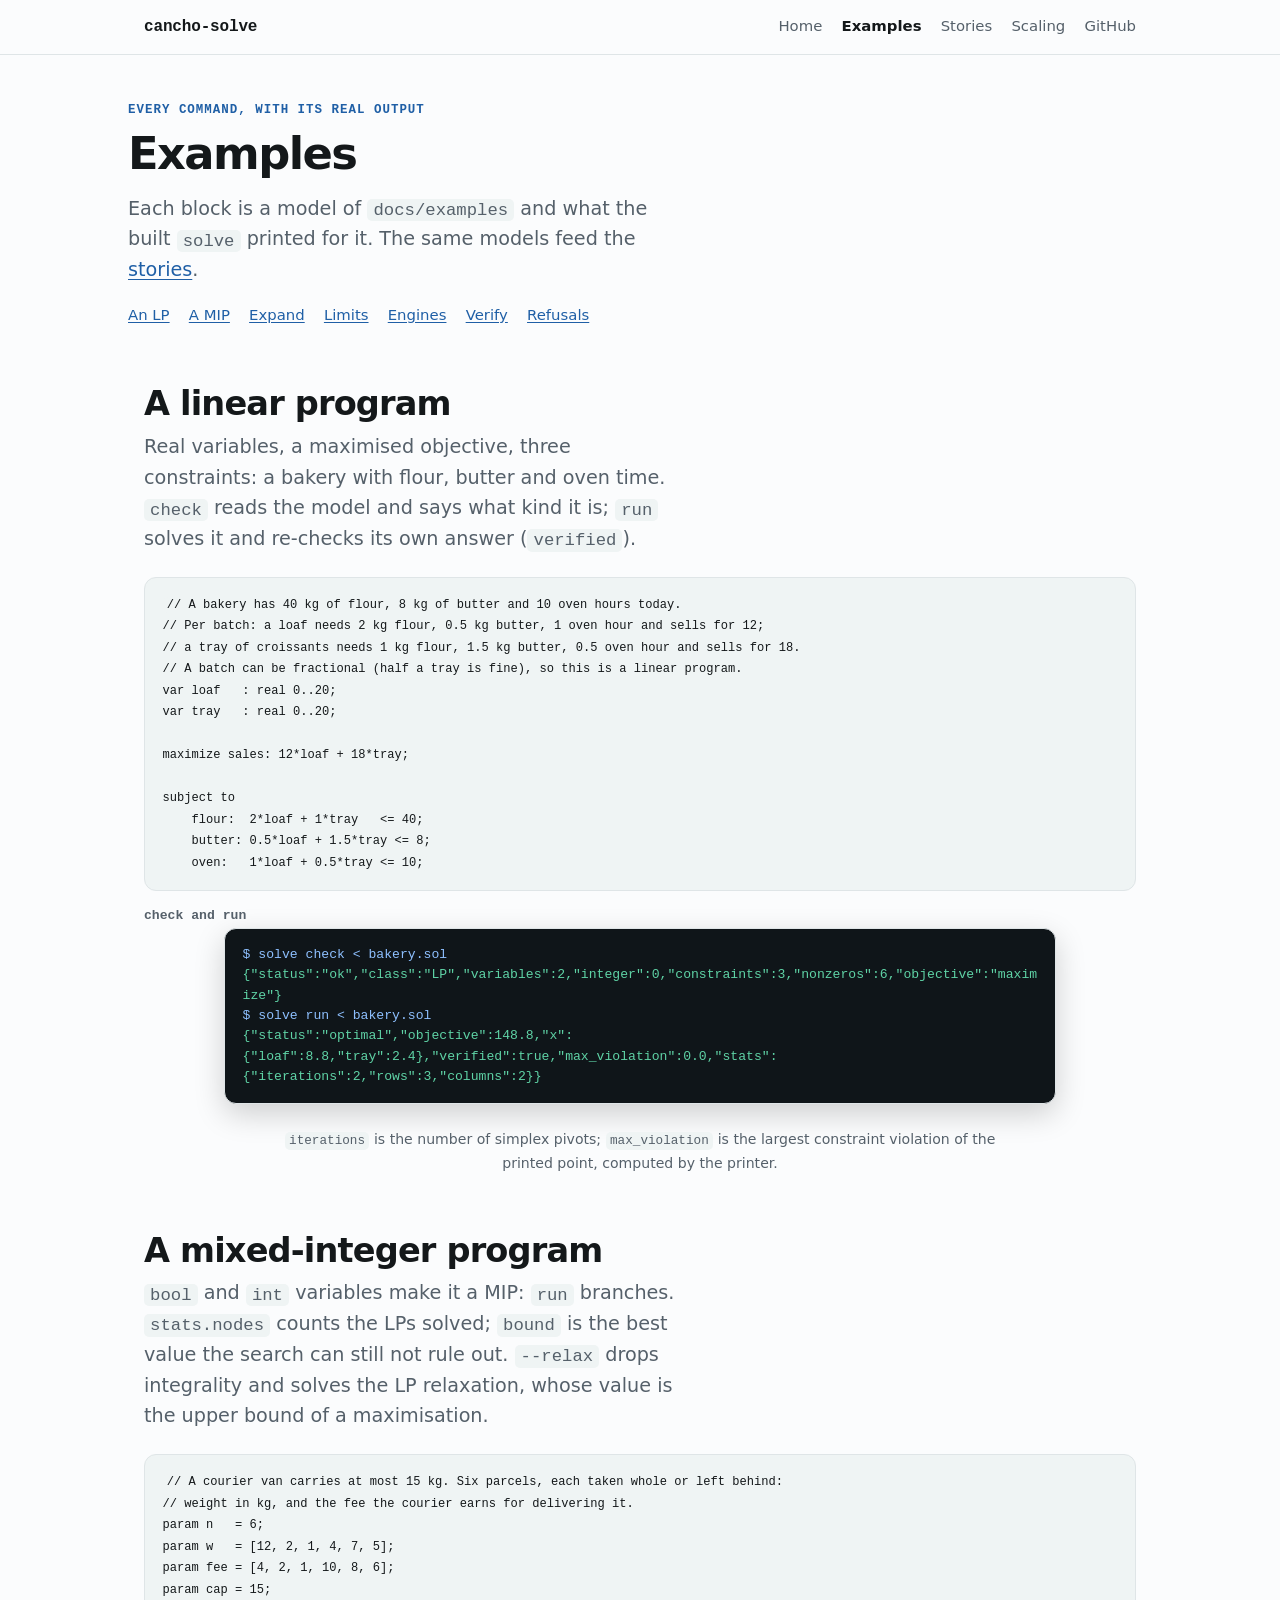
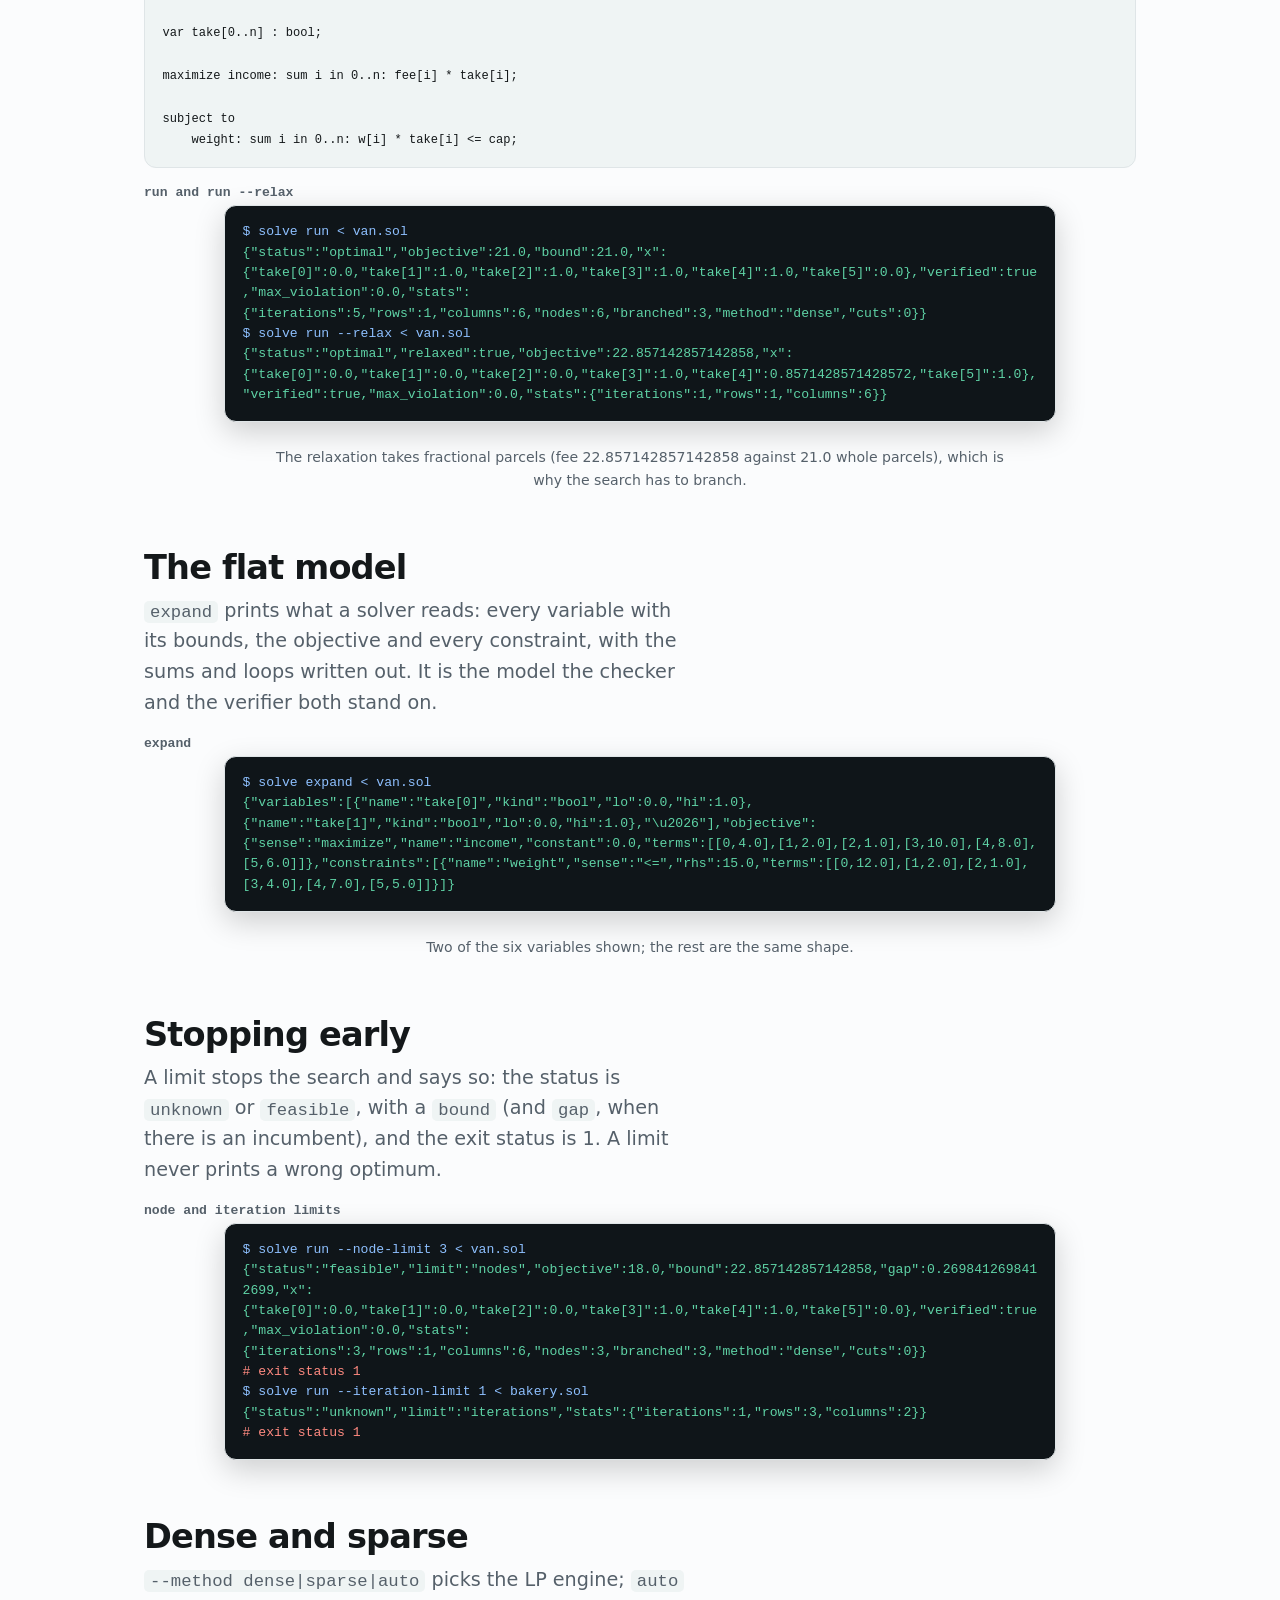
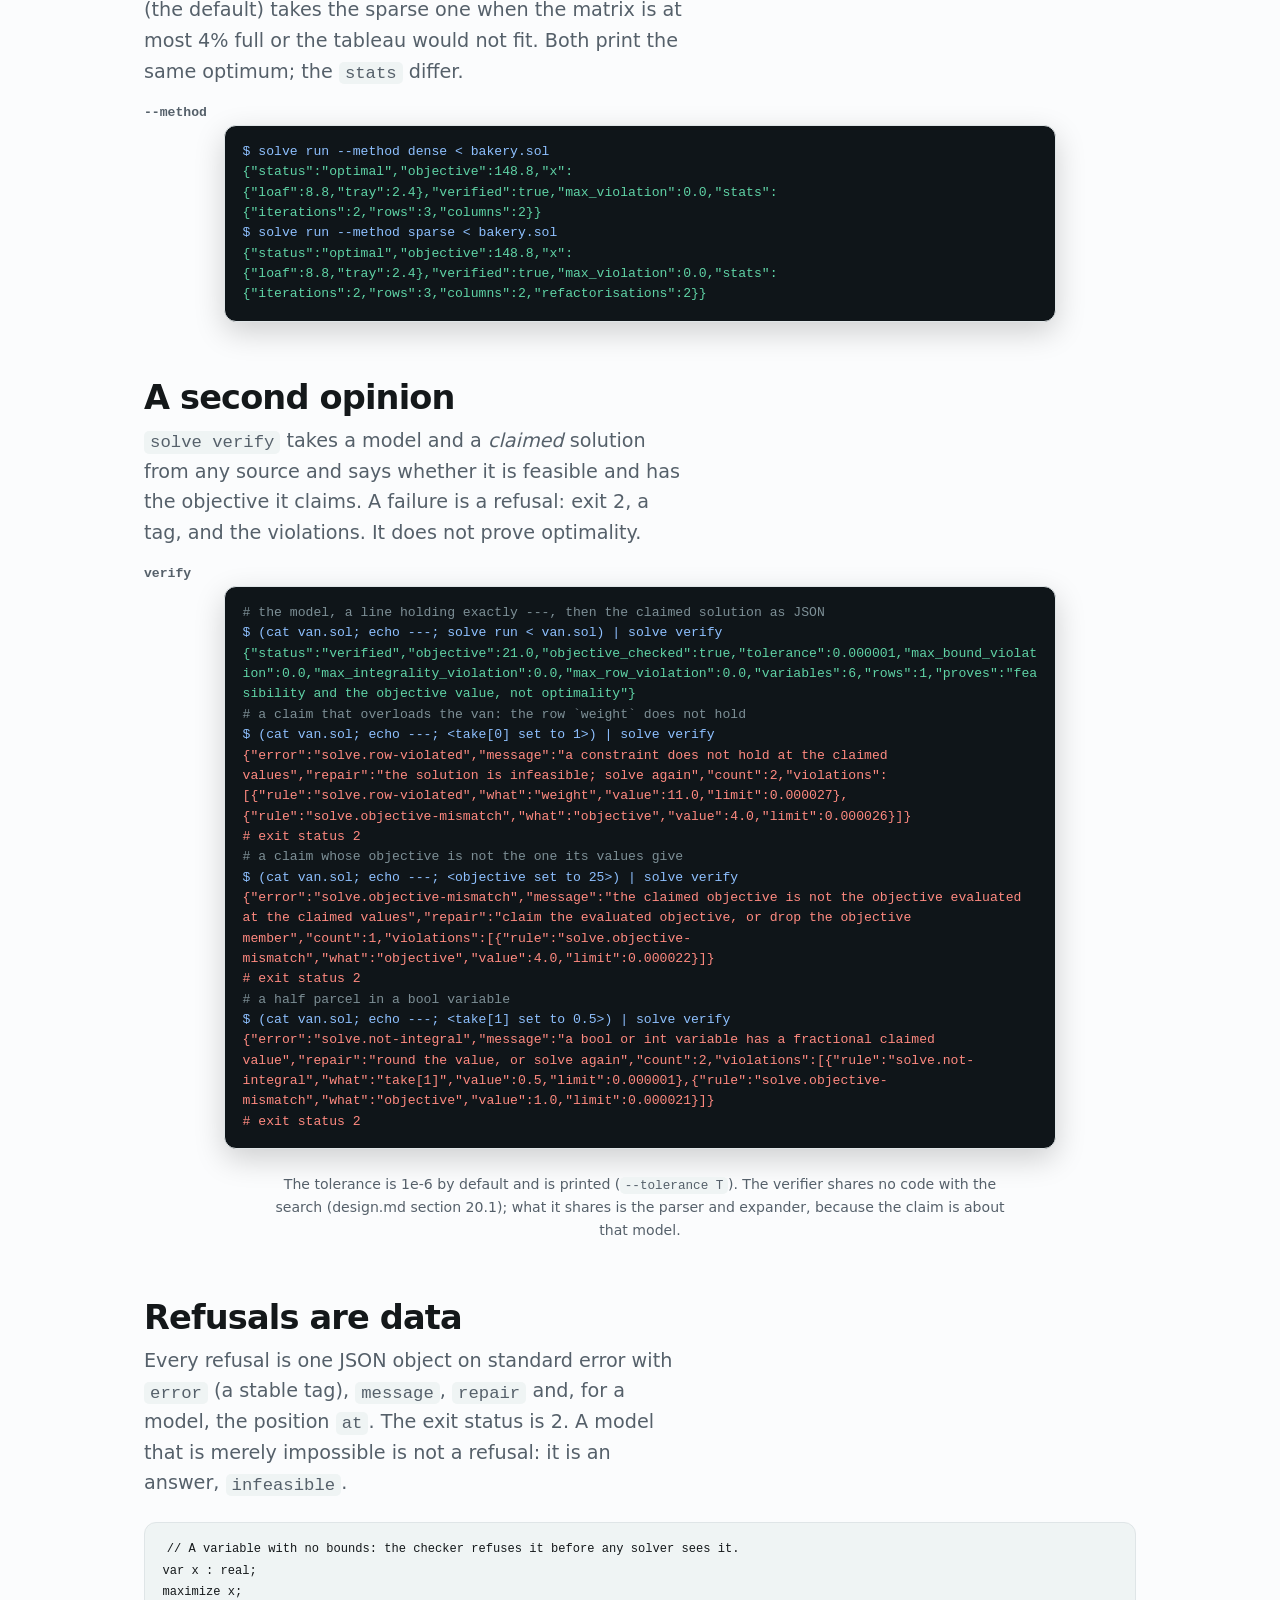
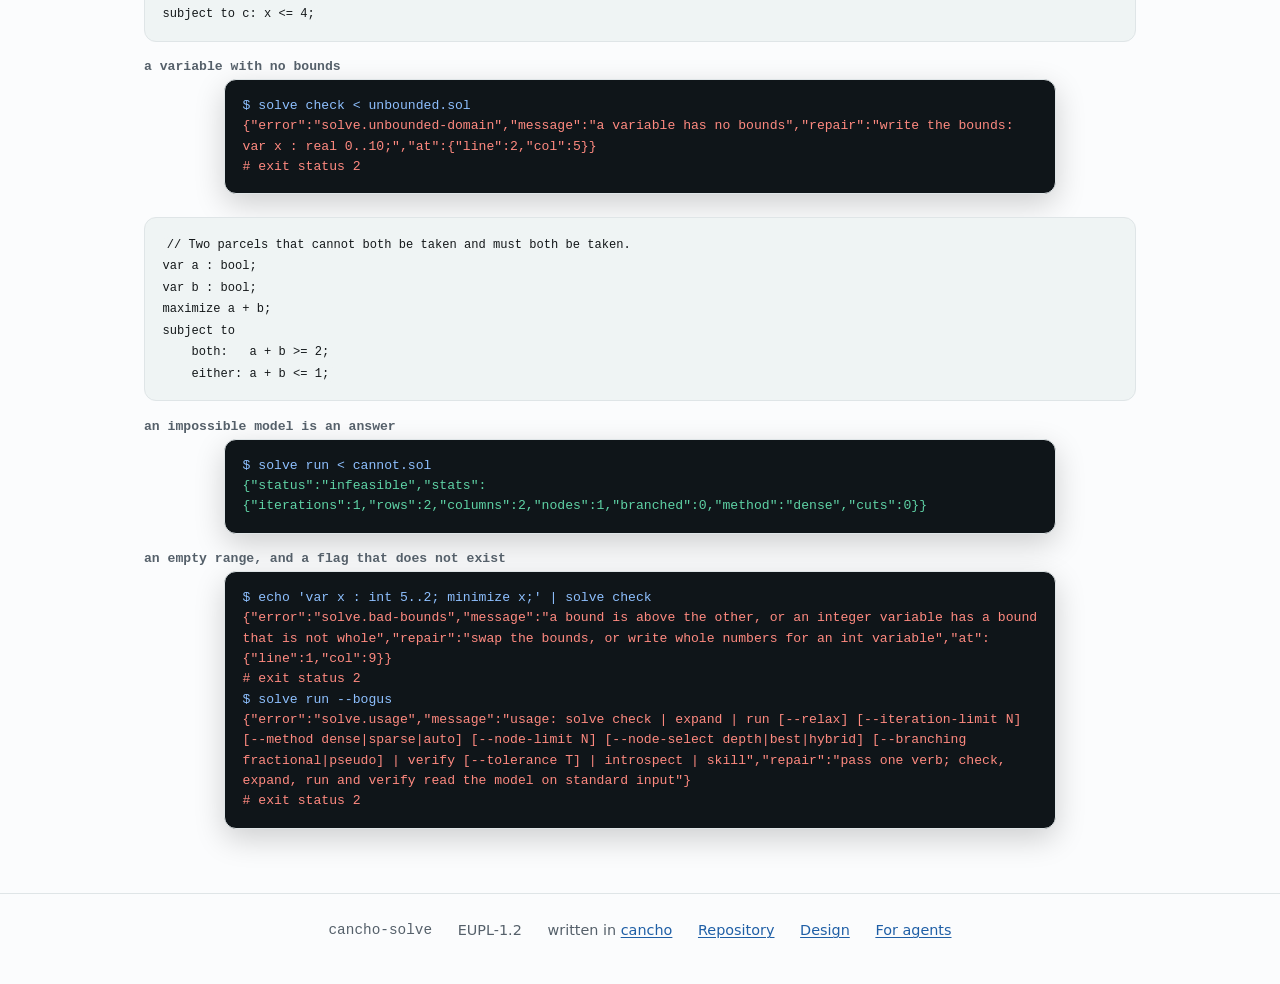
==== commit 71b1205f: "MIP: four roundings, hybrid node selection, root reduced-cost fixing and implied cuts through variab" ====
--- a/docs/examples.html
+++ b/docs/examples.html
@@ -17,7 +17,7 @@
 <a class="skip" href="#main">Skip to content</a>
 <header class="top"><div class="wrap">
   <a class="brand" href="./">cancho-solve</a>
-  <nav aria-label="Site"><a href="index.html">Home</a><a href="examples.html" aria-current="page">Examples</a><a href="stories.html">Stories</a><a href="https://github.com/alpibrusl/cancho-solve">GitHub</a></nav>
+  <nav aria-label="Site"><a href="index.html">Home</a><a href="examples.html" aria-current="page">Examples</a><a href="stories.html">Stories</a><a href="scaling.html">Scaling</a><a href="https://github.com/alpibrusl/cancho-solve">GitHub</a></nav>
 </div></header>
 <main id="main">
 <div class="wrap pagehead"><p class="eyebrow">every command, with its real output</p><h1>Examples</h1><p class="lead">Each block is a model of <code>docs/examples</code> and what the built <code>solve</code> printed for it. The same models feed the <a href="stories.html">stories</a>.</p>
@@ -51,13 +51,13 @@
 
 subject to
     weight: sum i in 0..n: w[i] * take[i] &lt;= cap;</code></pre><div class="plabel">run and run --relax</div><div class="replay"><pre class="screen" tabindex="0"><span class="a">$ solve run &lt; van.sol</span>
-<span class="g">{"status":"optimal","objective":21.0,"bound":21.0,"x":{"take[0]":0.0,"take[1]":1.0,"take[2]":1.0,"take[3]":1.0,"take[4]":1.0,"take[5]":0.0},"verified":true,"max_violation":0.0,"stats":{"iterations":6,"rows":1,"columns":6,"nodes":7,"branched":4,"method":"dense"}}</span>
+<span class="g">{"status":"optimal","objective":21.0,"bound":21.0,"x":{"take[0]":0.0,"take[1]":1.0,"take[2]":1.0,"take[3]":1.0,"take[4]":1.0,"take[5]":0.0},"verified":true,"max_violation":0.0,"stats":{"iterations":5,"rows":1,"columns":6,"nodes":6,"branched":3,"method":"dense","cuts":0}}</span>
 <span class="a">$ solve run --relax &lt; van.sol</span>
 <span class="g">{"status":"optimal","relaxed":true,"objective":22.857142857142858,"x":{"take[0]":0.0,"take[1]":0.0,"take[2]":0.0,"take[3]":1.0,"take[4]":0.8571428571428572,"take[5]":1.0},"verified":true,"max_violation":0.0,"stats":{"iterations":1,"rows":1,"columns":6}}</span></pre></div><p class="fine">The relaxation takes fractional parcels (fee 22.857142857142858 against 21.0 whole parcels), which is why the search has to branch.</p></div></section>
 <section class="sec" id="expand"><div class="wrap"><h2>The flat model</h2><p class="lead"><code>expand</code> prints what a solver reads: every variable with its bounds, the objective and every constraint, with the sums and loops written out. It is the model the checker and the verifier both stand on.</p><div class="plabel">expand</div><div class="replay"><pre class="screen" tabindex="0"><span class="a">$ solve expand &lt; van.sol</span>
 <span class="g">{"variables":[{"name":"take[0]","kind":"bool","lo":0.0,"hi":1.0},{"name":"take[1]","kind":"bool","lo":0.0,"hi":1.0},"\u2026"],"objective":{"sense":"maximize","name":"income","constant":0.0,"terms":[[0,4.0],[1,2.0],[2,1.0],[3,10.0],[4,8.0],[5,6.0]]},"constraints":[{"name":"weight","sense":"&lt;=","rhs":15.0,"terms":[[0,12.0],[1,2.0],[2,1.0],[3,4.0],[4,7.0],[5,5.0]]}]}</span></pre></div><p class="fine">Two of the six variables shown; the rest are the same shape.</p></div></section>
 <section class="sec" id="limits"><div class="wrap"><h2>Stopping early</h2><p class="lead">A limit stops the search and says so: the status is <code>unknown</code> or <code>feasible</code>, with a <code>bound</code> (and <code>gap</code>, when there is an incumbent), and the exit status is 1. A limit never prints a wrong optimum.</p><div class="plabel">node and iteration limits</div><div class="replay"><pre class="screen" tabindex="0"><span class="a">$ solve run --node-limit 3 &lt; van.sol</span>
-<span class="g">{"status":"unknown","limit":"nodes","bound":22.857142857142858,"stats":{"iterations":3,"rows":1,"columns":6,"nodes":3,"branched":3,"method":"dense"}}</span>
+<span class="g">{"status":"feasible","limit":"nodes","objective":18.0,"bound":22.857142857142858,"gap":0.2698412698412699,"x":{"take[0]":0.0,"take[1]":0.0,"take[2]":0.0,"take[3]":1.0,"take[4]":1.0,"take[5]":0.0},"verified":true,"max_violation":0.0,"stats":{"iterations":3,"rows":1,"columns":6,"nodes":3,"branched":3,"method":"dense","cuts":0}}</span>
 <span class="b"># exit status 1</span>
 <span class="a">$ solve run --iteration-limit 1 &lt; bakery.sol</span>
 <span class="g">{"status":"unknown","limit":"iterations","stats":{"iterations":1,"rows":3,"columns":2}}</span>
@@ -93,11 +93,11 @@
 subject to
     both:   a + b &gt;= 2;
     either: a + b &lt;= 1;</code></pre><div class="plabel">an impossible model is an answer</div><div class="replay"><pre class="screen" tabindex="0"><span class="a">$ solve run &lt; cannot.sol</span>
-<span class="g">{"status":"infeasible","stats":{"iterations":1,"rows":2,"columns":2,"nodes":1,"branched":0,"method":"dense"}}</span></pre></div><div class="plabel">an empty range, and a flag that does not exist</div><div class="replay"><pre class="screen" tabindex="0"><span class="a">$ echo 'var x : int 5..2; minimize x;' | solve check</span>
+<span class="g">{"status":"infeasible","stats":{"iterations":1,"rows":2,"columns":2,"nodes":1,"branched":0,"method":"dense","cuts":0}}</span></pre></div><div class="plabel">an empty range, and a flag that does not exist</div><div class="replay"><pre class="screen" tabindex="0"><span class="a">$ echo 'var x : int 5..2; minimize x;' | solve check</span>
 <span class="b">{"error":"solve.bad-bounds","message":"a bound is above the other, or an integer variable has a bound that is not whole","repair":"swap the bounds, or write whole numbers for an int variable","at":{"line":1,"col":9}}</span>
 <span class="b"># exit status 2</span>
 <span class="a">$ solve run --bogus</span>
-<span class="b">{"error":"solve.usage","message":"usage: solve check | expand | run [--relax] [--iteration-limit N] [--method dense|sparse|auto] [--node-limit N] [--node-select depth|best] [--branching fractional|pseudo] | verify [--tolerance T] | introspect | skill","repair":"pass one verb; check, expand, run and verify read the model on standard input"}</span>
+<span class="b">{"error":"solve.usage","message":"usage: solve check | expand | run [--relax] [--iteration-limit N] [--method dense|sparse|auto] [--node-limit N] [--node-select depth|best|hybrid] [--branching fractional|pseudo] | verify [--tolerance T] | introspect | skill","repair":"pass one verb; check, expand, run and verify read the model on standard input"}</span>
 <span class="b"># exit status 2</span></pre></div></div></section>
 </main>
 <footer><div class="wrap">
--- a/docs/assets/solve.css
+++ b/docs/assets/solve.css
@@ -12,3 +12,19 @@
 .fig .in { fill: var(--accent-fg); font-size: 12px; }
 .plabel { font: 600 .82rem var(--mono); color: var(--muted); margin: 1.1rem 0 .3rem; }
 .story pre.code { margin: 1rem 0 0; }
+.legend { display: flex; flex-wrap: wrap; gap: .4rem 1.1rem; margin: 1rem 0 0; font: 600 .82rem var(--mono); }
+.lg::before { content: ""; display: inline-block; width: .8rem; height: .8rem; border-radius: 50%; margin-right: .4rem; vertical-align: -.1rem; background: currentColor; }
+.c-ours { color: var(--accent); } .c-highs { color: var(--good); } .c-scip { color: var(--warn); } .c-cbc { color: var(--muted); }
+.fig.scal { display: grid; grid-template-columns: repeat(auto-fit, minmax(17rem, 1fr)); gap: 1rem; }
+.fig.scal svg { max-width: none; }
+.fig .grid { stroke: var(--line); stroke-width: 1; }
+.fig .ln { fill: none; stroke: currentColor; stroke-width: 2; } .fig .dot { fill: currentColor; }
+.fig .x { stroke: currentColor; stroke-width: 2; fill: none; }
+.fig g.c-ours, .fig g.c-highs, .fig g.c-scip, .fig g.c-cbc { color: inherit; }
+.fig .ln.c-ours, .fig .dot.c-ours, .fig g.c-ours { color: var(--accent); }
+.fig .ln.c-highs, .fig .dot.c-highs, .fig g.c-highs { color: var(--good); }
+.fig .ln.c-scip, .fig .dot.c-scip, .fig g.c-scip { color: var(--warn); }
+.fig .ln.c-cbc, .fig .dot.c-cbc, .fig g.c-cbc { color: var(--muted); }
+.tbl { overflow-x: auto; margin: 1rem 0 0; }
+.reading { padding-left: 1.2rem; } .reading li { margin: .8rem 0; max-width: 46rem; }
+table.fit td.slow { color: var(--bad); font-weight: 600; }
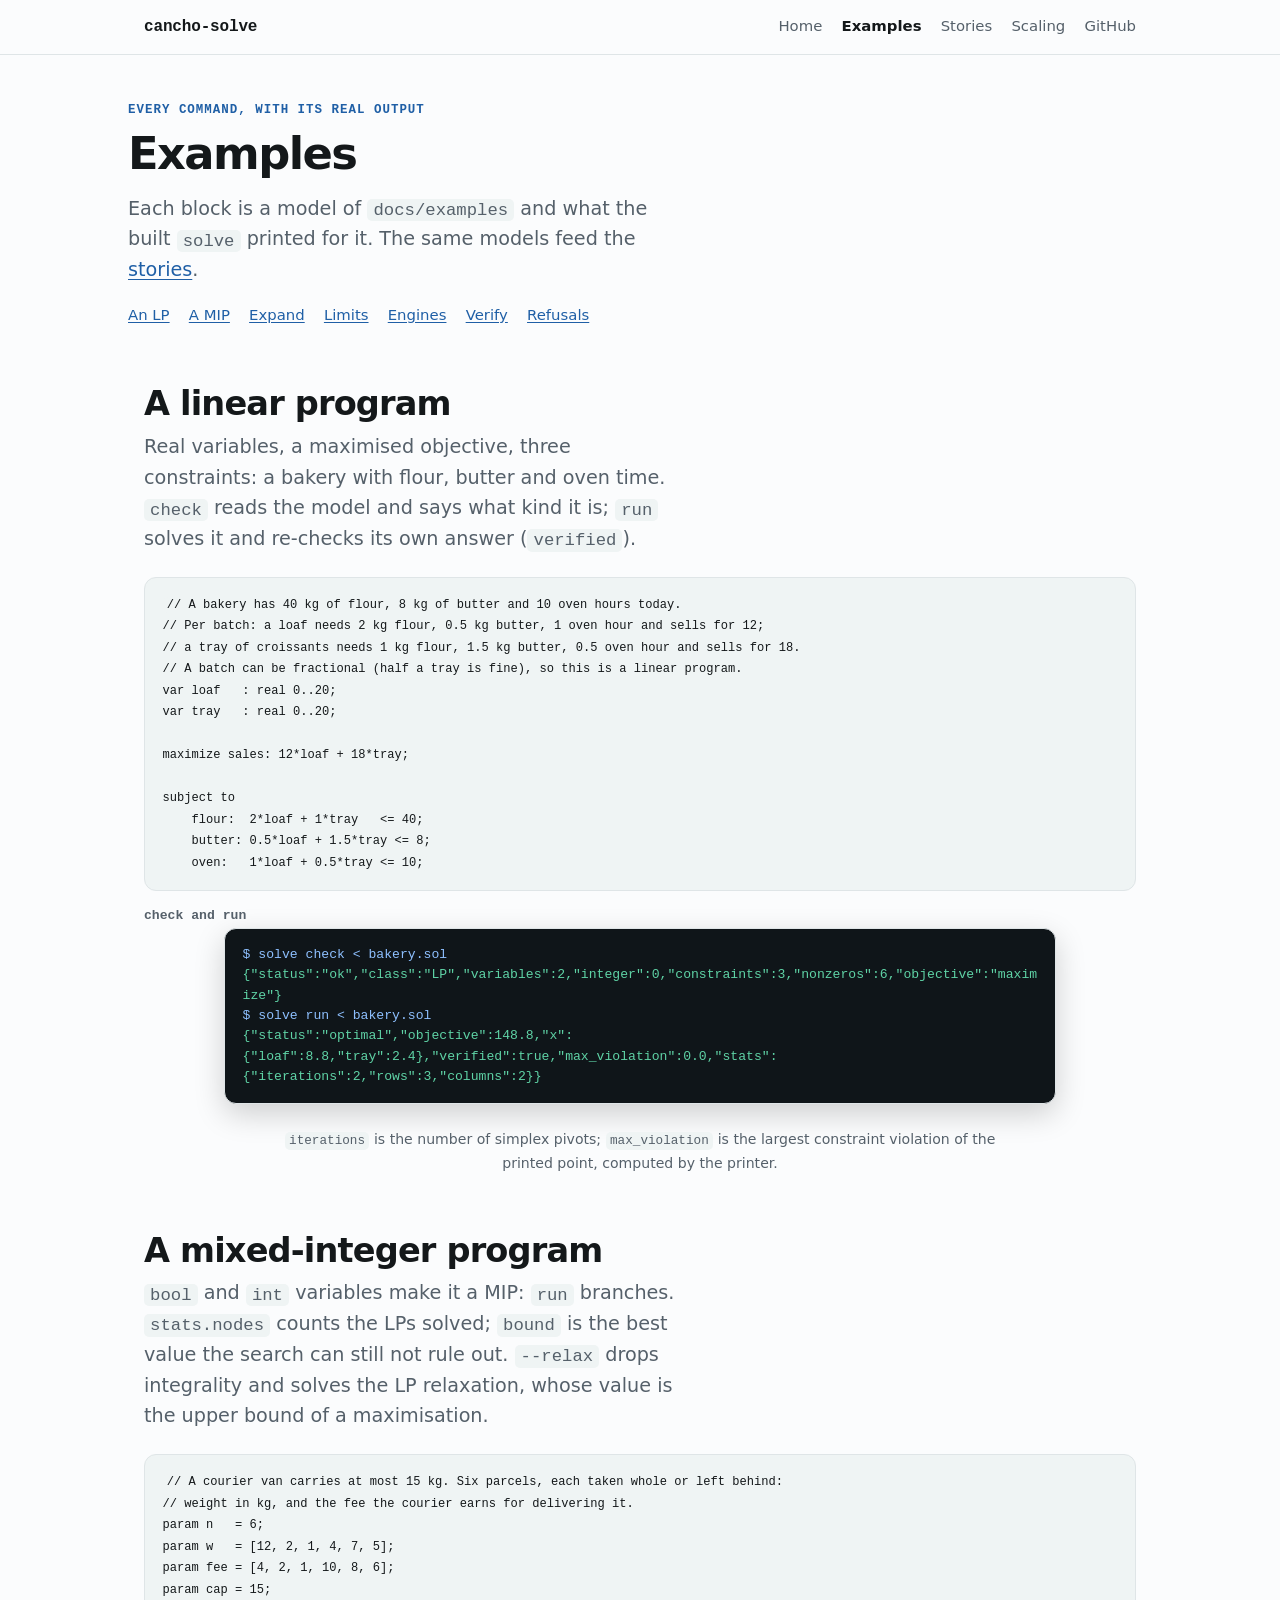
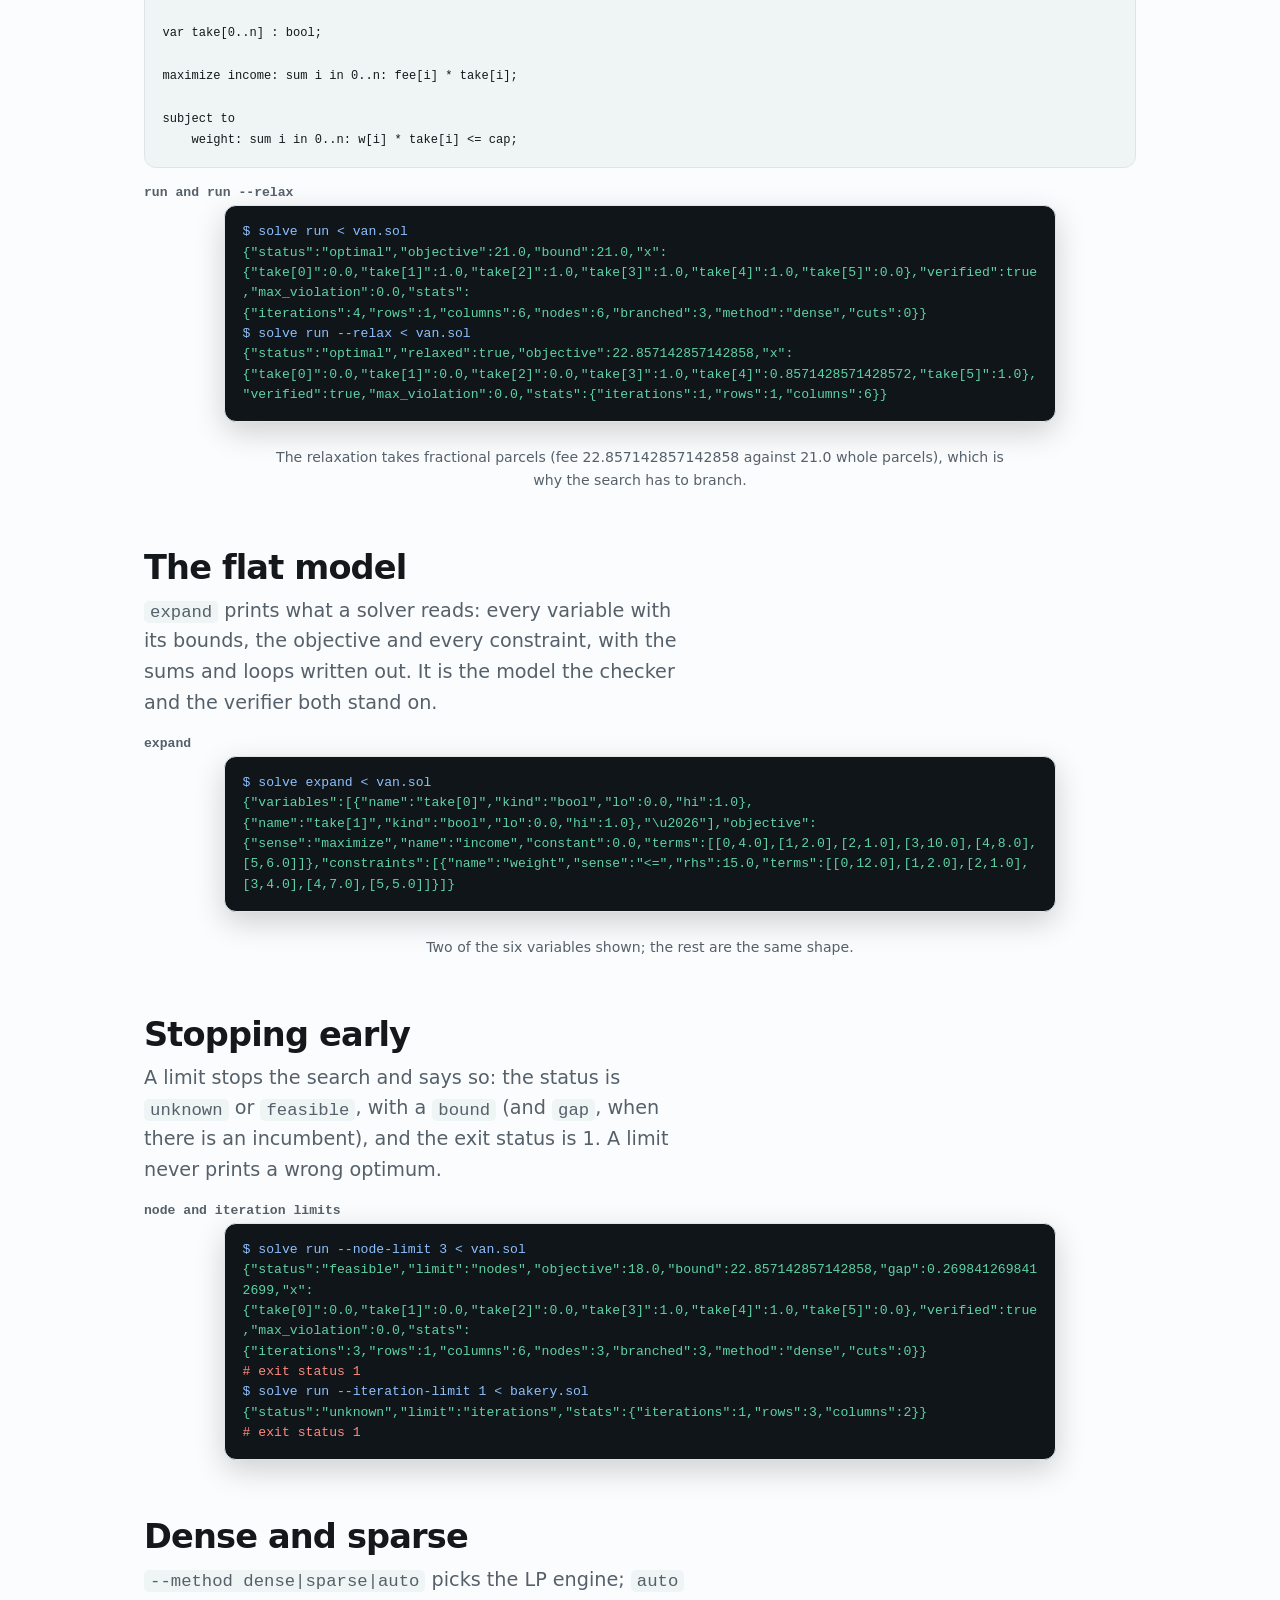
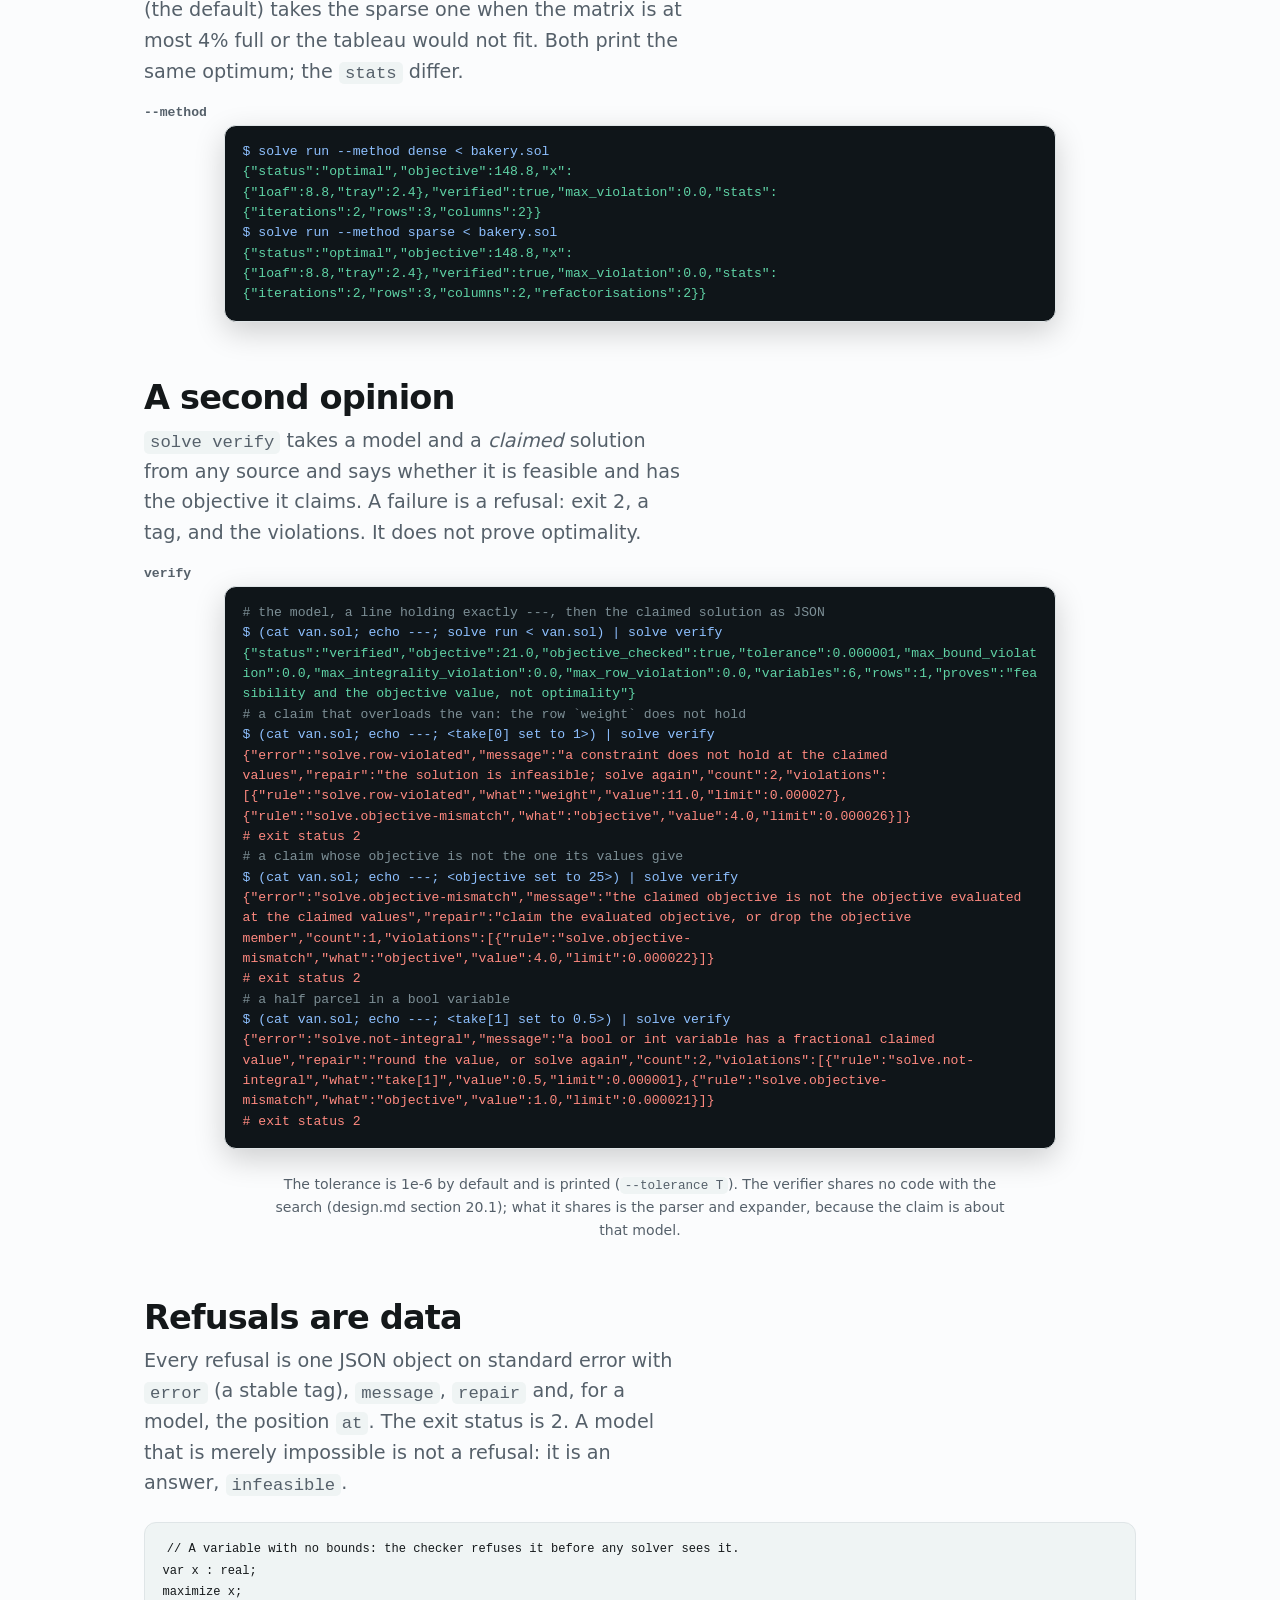
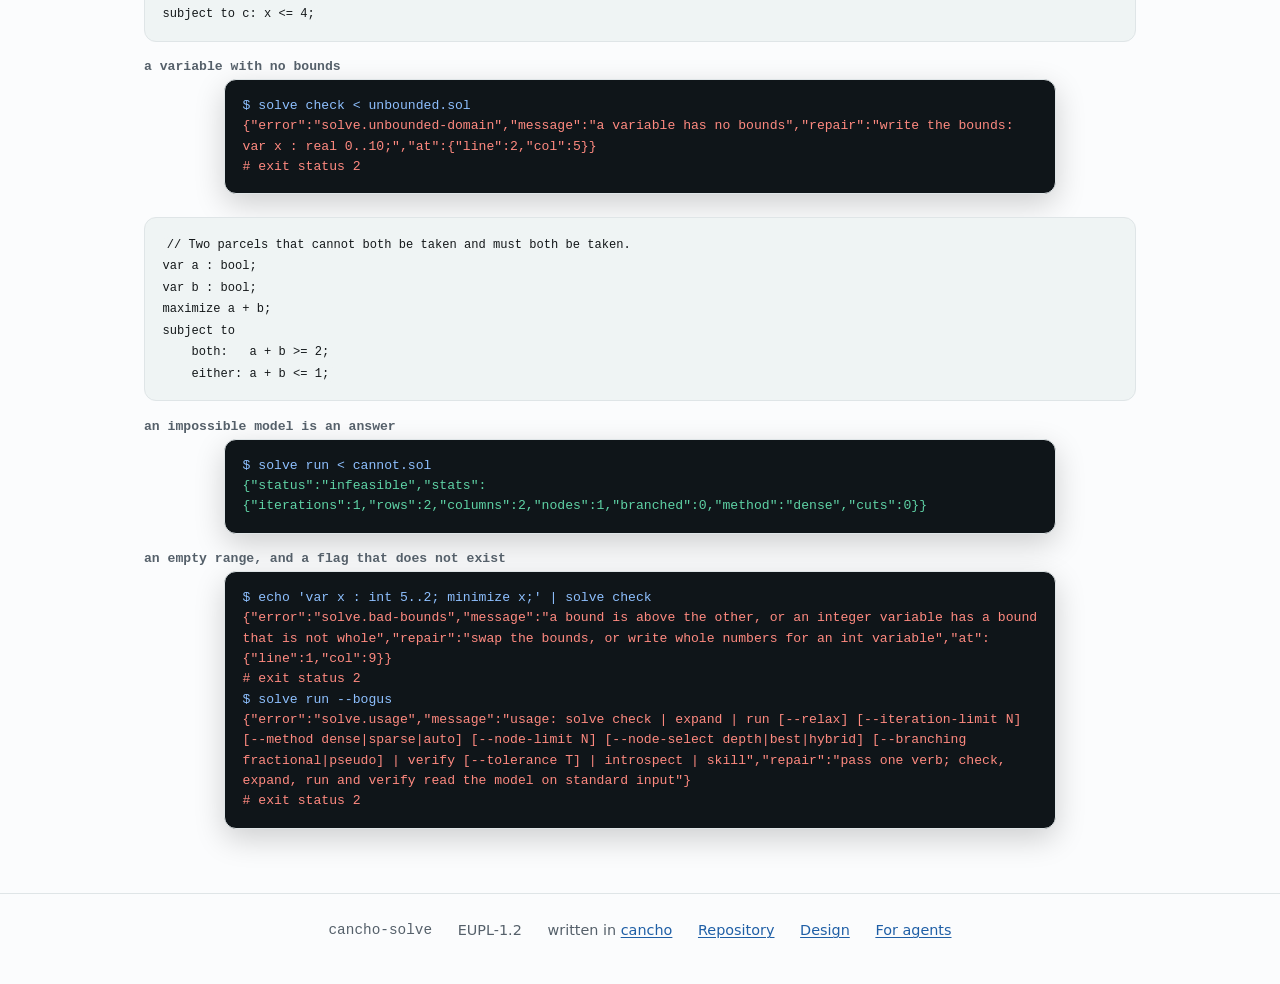
==== commit 60ee83e0: "scaling page: benchmark re-run with the restore from the previous node (tight 12x12: 0.28 s against " ====
--- a/docs/examples.html
+++ b/docs/examples.html
@@ -51,7 +51,7 @@
 
 subject to
     weight: sum i in 0..n: w[i] * take[i] &lt;= cap;</code></pre><div class="plabel">run and run --relax</div><div class="replay"><pre class="screen" tabindex="0"><span class="a">$ solve run &lt; van.sol</span>
-<span class="g">{"status":"optimal","objective":21.0,"bound":21.0,"x":{"take[0]":0.0,"take[1]":1.0,"take[2]":1.0,"take[3]":1.0,"take[4]":1.0,"take[5]":0.0},"verified":true,"max_violation":0.0,"stats":{"iterations":5,"rows":1,"columns":6,"nodes":6,"branched":3,"method":"dense","cuts":0}}</span>
+<span class="g">{"status":"optimal","objective":21.0,"bound":21.0,"x":{"take[0]":0.0,"take[1]":1.0,"take[2]":1.0,"take[3]":1.0,"take[4]":1.0,"take[5]":0.0},"verified":true,"max_violation":0.0,"stats":{"iterations":4,"rows":1,"columns":6,"nodes":6,"branched":3,"method":"dense","cuts":0}}</span>
 <span class="a">$ solve run --relax &lt; van.sol</span>
 <span class="g">{"status":"optimal","relaxed":true,"objective":22.857142857142858,"x":{"take[0]":0.0,"take[1]":0.0,"take[2]":0.0,"take[3]":1.0,"take[4]":0.8571428571428572,"take[5]":1.0},"verified":true,"max_violation":0.0,"stats":{"iterations":1,"rows":1,"columns":6}}</span></pre></div><p class="fine">The relaxation takes fractional parcels (fee 22.857142857142858 against 21.0 whole parcels), which is why the search has to branch.</p></div></section>
 <section class="sec" id="expand"><div class="wrap"><h2>The flat model</h2><p class="lead"><code>expand</code> prints what a solver reads: every variable with its bounds, the objective and every constraint, with the sums and loops written out. It is the model the checker and the verifier both stand on.</p><div class="plabel">expand</div><div class="replay"><pre class="screen" tabindex="0"><span class="a">$ solve expand &lt; van.sol</span>
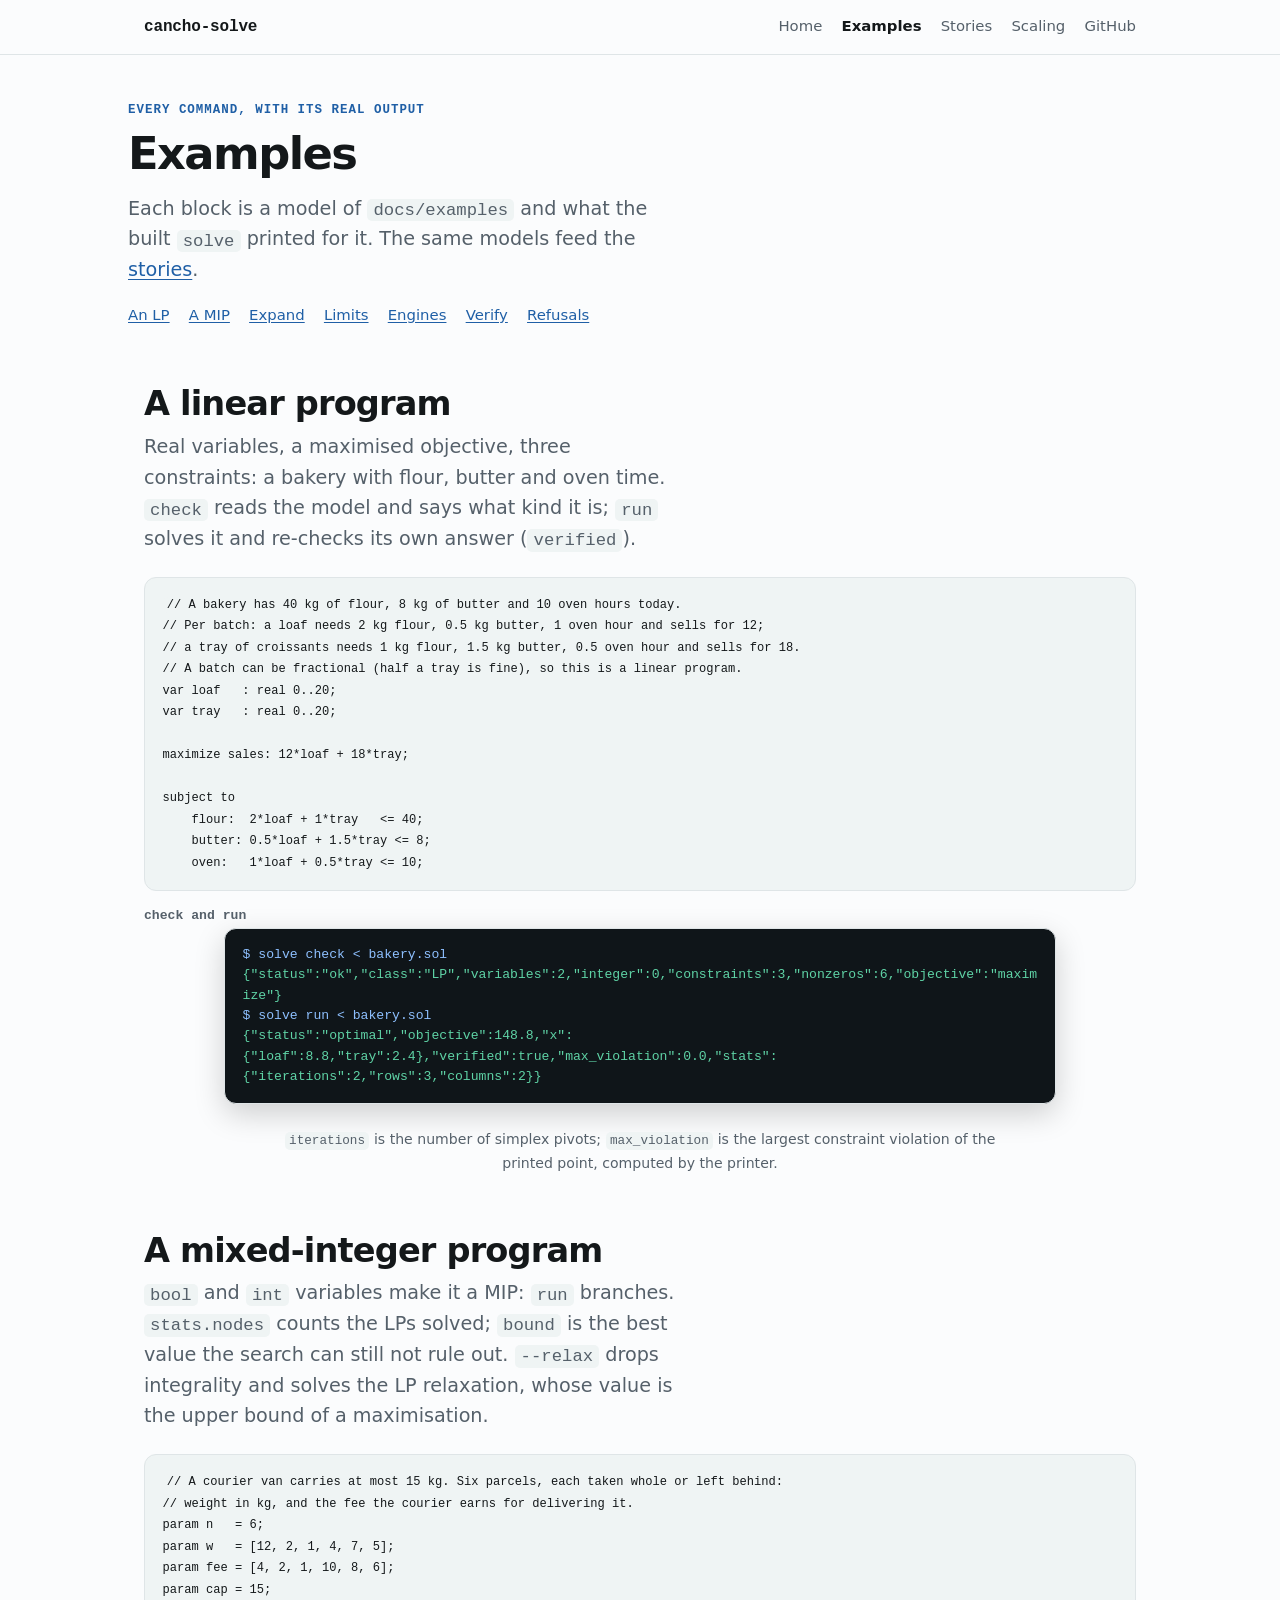
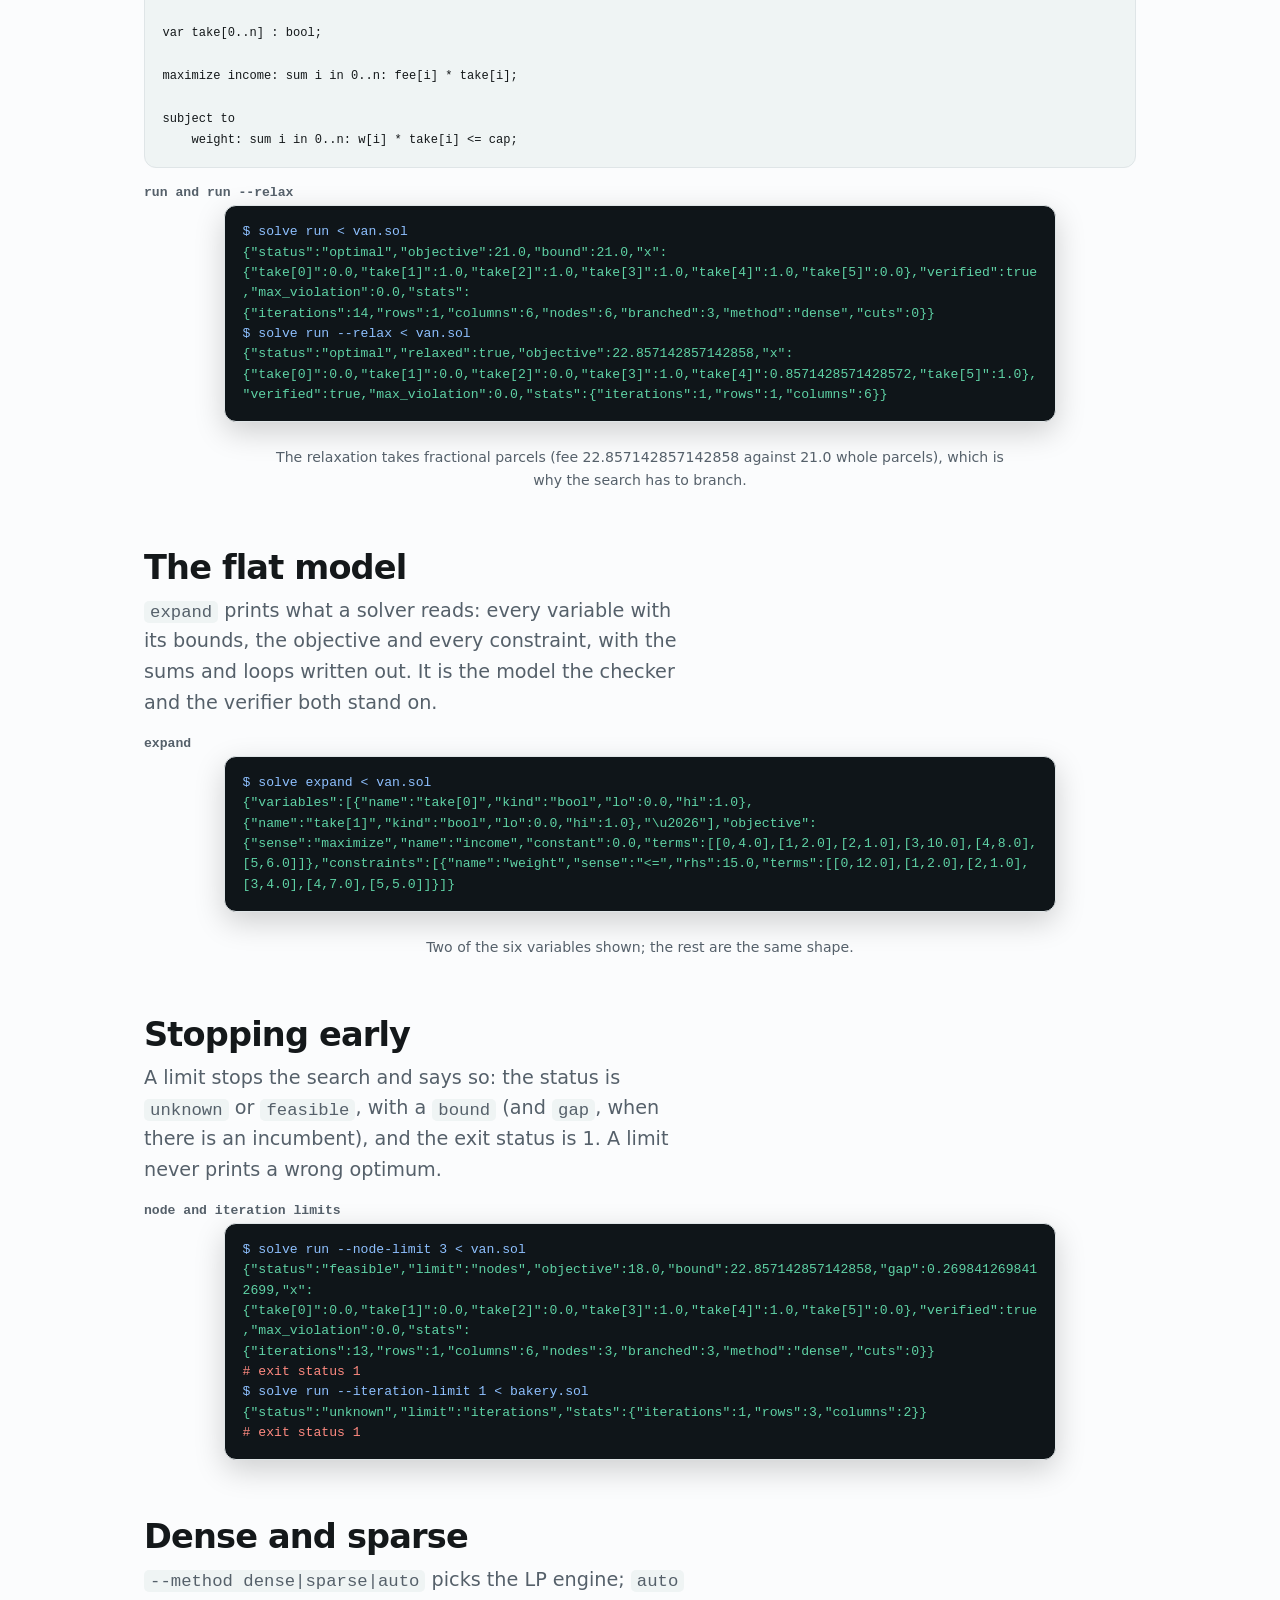
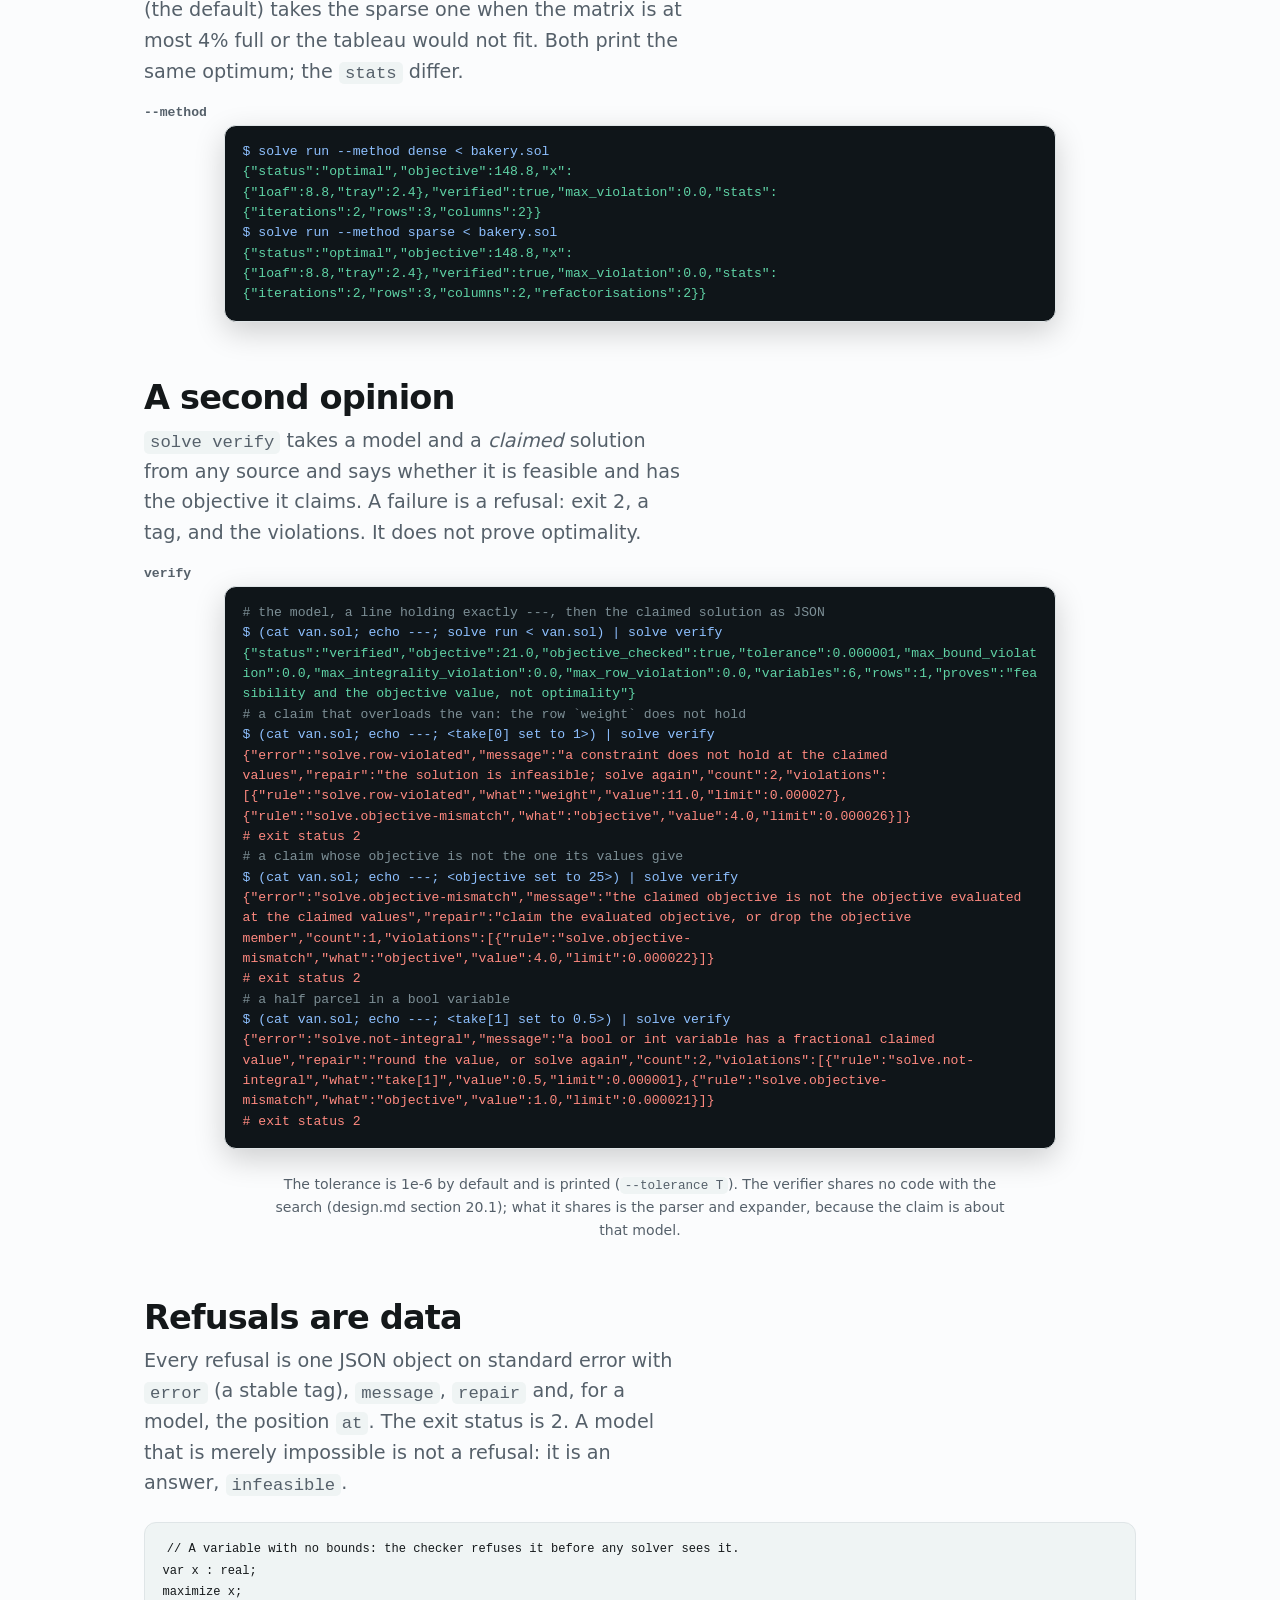
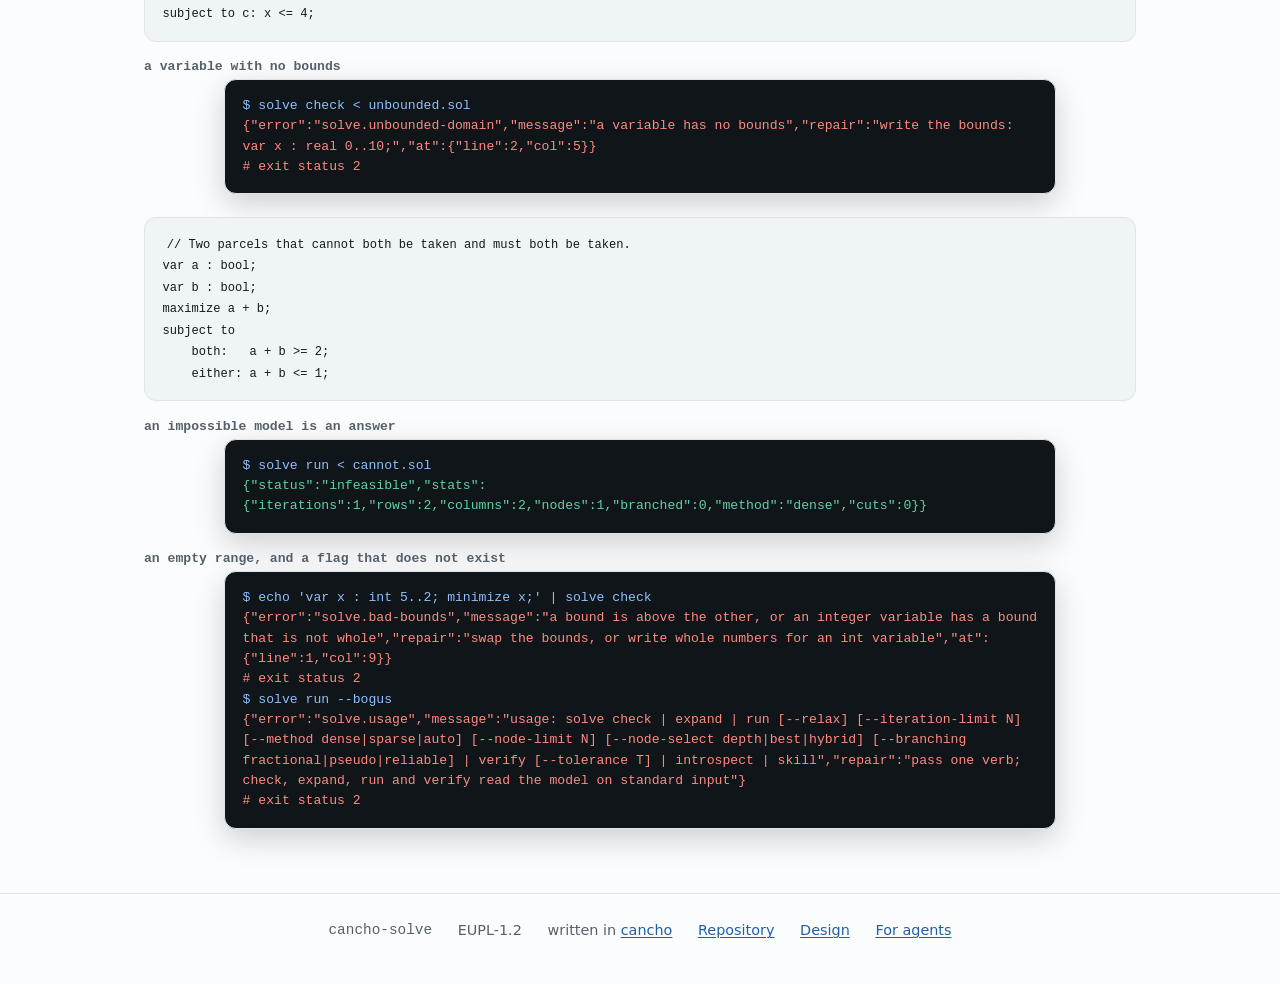
==== commit 36e814ce: "scaling page: benchmark re-run with reliability branching and the sub-MIPs' cut rounds (tight 24x16 " ====
--- a/docs/examples.html
+++ b/docs/examples.html
@@ -51,13 +51,13 @@
 
 subject to
     weight: sum i in 0..n: w[i] * take[i] &lt;= cap;</code></pre><div class="plabel">run and run --relax</div><div class="replay"><pre class="screen" tabindex="0"><span class="a">$ solve run &lt; van.sol</span>
-<span class="g">{"status":"optimal","objective":21.0,"bound":21.0,"x":{"take[0]":0.0,"take[1]":1.0,"take[2]":1.0,"take[3]":1.0,"take[4]":1.0,"take[5]":0.0},"verified":true,"max_violation":0.0,"stats":{"iterations":4,"rows":1,"columns":6,"nodes":6,"branched":3,"method":"dense","cuts":0}}</span>
+<span class="g">{"status":"optimal","objective":21.0,"bound":21.0,"x":{"take[0]":0.0,"take[1]":1.0,"take[2]":1.0,"take[3]":1.0,"take[4]":1.0,"take[5]":0.0},"verified":true,"max_violation":0.0,"stats":{"iterations":14,"rows":1,"columns":6,"nodes":6,"branched":3,"method":"dense","cuts":0}}</span>
 <span class="a">$ solve run --relax &lt; van.sol</span>
 <span class="g">{"status":"optimal","relaxed":true,"objective":22.857142857142858,"x":{"take[0]":0.0,"take[1]":0.0,"take[2]":0.0,"take[3]":1.0,"take[4]":0.8571428571428572,"take[5]":1.0},"verified":true,"max_violation":0.0,"stats":{"iterations":1,"rows":1,"columns":6}}</span></pre></div><p class="fine">The relaxation takes fractional parcels (fee 22.857142857142858 against 21.0 whole parcels), which is why the search has to branch.</p></div></section>
 <section class="sec" id="expand"><div class="wrap"><h2>The flat model</h2><p class="lead"><code>expand</code> prints what a solver reads: every variable with its bounds, the objective and every constraint, with the sums and loops written out. It is the model the checker and the verifier both stand on.</p><div class="plabel">expand</div><div class="replay"><pre class="screen" tabindex="0"><span class="a">$ solve expand &lt; van.sol</span>
 <span class="g">{"variables":[{"name":"take[0]","kind":"bool","lo":0.0,"hi":1.0},{"name":"take[1]","kind":"bool","lo":0.0,"hi":1.0},"\u2026"],"objective":{"sense":"maximize","name":"income","constant":0.0,"terms":[[0,4.0],[1,2.0],[2,1.0],[3,10.0],[4,8.0],[5,6.0]]},"constraints":[{"name":"weight","sense":"&lt;=","rhs":15.0,"terms":[[0,12.0],[1,2.0],[2,1.0],[3,4.0],[4,7.0],[5,5.0]]}]}</span></pre></div><p class="fine">Two of the six variables shown; the rest are the same shape.</p></div></section>
 <section class="sec" id="limits"><div class="wrap"><h2>Stopping early</h2><p class="lead">A limit stops the search and says so: the status is <code>unknown</code> or <code>feasible</code>, with a <code>bound</code> (and <code>gap</code>, when there is an incumbent), and the exit status is 1. A limit never prints a wrong optimum.</p><div class="plabel">node and iteration limits</div><div class="replay"><pre class="screen" tabindex="0"><span class="a">$ solve run --node-limit 3 &lt; van.sol</span>
-<span class="g">{"status":"feasible","limit":"nodes","objective":18.0,"bound":22.857142857142858,"gap":0.2698412698412699,"x":{"take[0]":0.0,"take[1]":0.0,"take[2]":0.0,"take[3]":1.0,"take[4]":1.0,"take[5]":0.0},"verified":true,"max_violation":0.0,"stats":{"iterations":3,"rows":1,"columns":6,"nodes":3,"branched":3,"method":"dense","cuts":0}}</span>
+<span class="g">{"status":"feasible","limit":"nodes","objective":18.0,"bound":22.857142857142858,"gap":0.2698412698412699,"x":{"take[0]":0.0,"take[1]":0.0,"take[2]":0.0,"take[3]":1.0,"take[4]":1.0,"take[5]":0.0},"verified":true,"max_violation":0.0,"stats":{"iterations":13,"rows":1,"columns":6,"nodes":3,"branched":3,"method":"dense","cuts":0}}</span>
 <span class="b"># exit status 1</span>
 <span class="a">$ solve run --iteration-limit 1 &lt; bakery.sol</span>
 <span class="g">{"status":"unknown","limit":"iterations","stats":{"iterations":1,"rows":3,"columns":2}}</span>
@@ -97,7 +97,7 @@
 <span class="b">{"error":"solve.bad-bounds","message":"a bound is above the other, or an integer variable has a bound that is not whole","repair":"swap the bounds, or write whole numbers for an int variable","at":{"line":1,"col":9}}</span>
 <span class="b"># exit status 2</span>
 <span class="a">$ solve run --bogus</span>
-<span class="b">{"error":"solve.usage","message":"usage: solve check | expand | run [--relax] [--iteration-limit N] [--method dense|sparse|auto] [--node-limit N] [--node-select depth|best|hybrid] [--branching fractional|pseudo] | verify [--tolerance T] | introspect | skill","repair":"pass one verb; check, expand, run and verify read the model on standard input"}</span>
+<span class="b">{"error":"solve.usage","message":"usage: solve check | expand | run [--relax] [--iteration-limit N] [--method dense|sparse|auto] [--node-limit N] [--node-select depth|best|hybrid] [--branching fractional|pseudo|reliable] | verify [--tolerance T] | introspect | skill","repair":"pass one verb; check, expand, run and verify read the model on standard input"}</span>
 <span class="b"># exit status 2</span></pre></div></div></section>
 </main>
 <footer><div class="wrap">
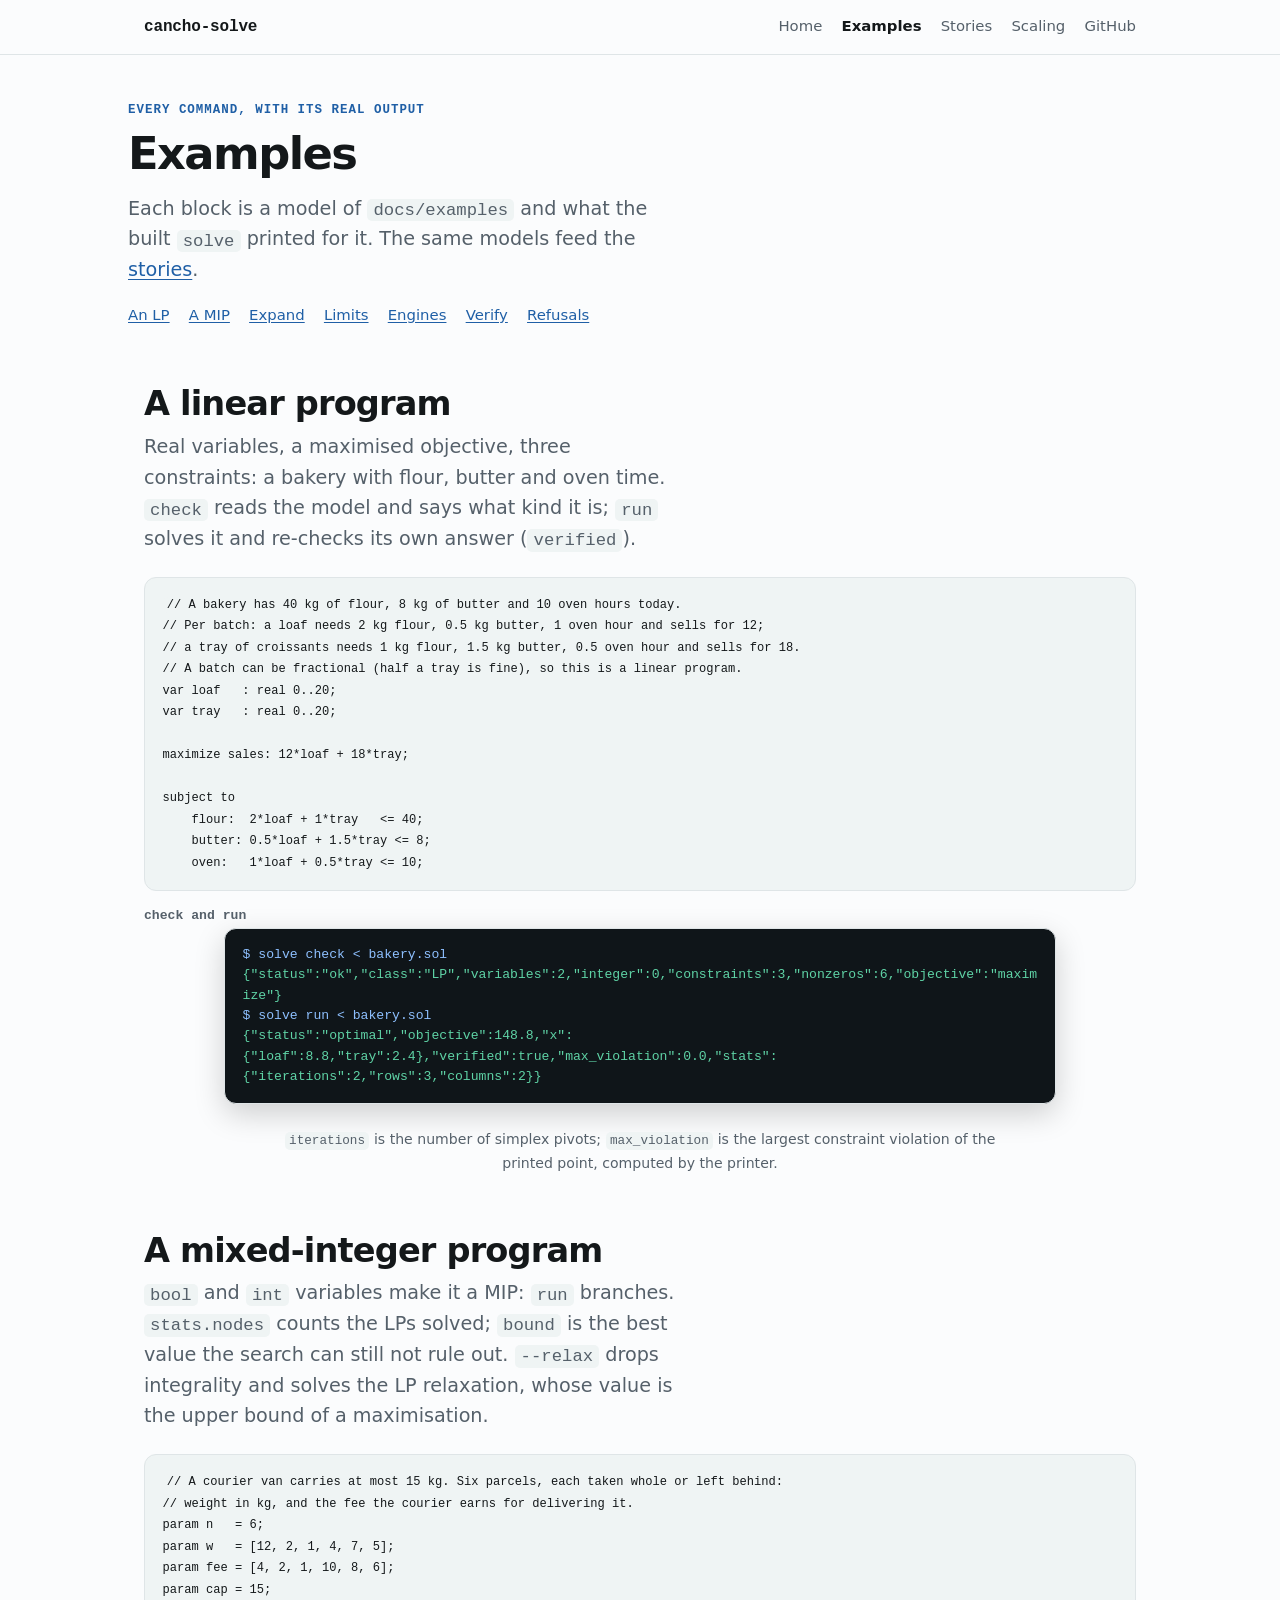
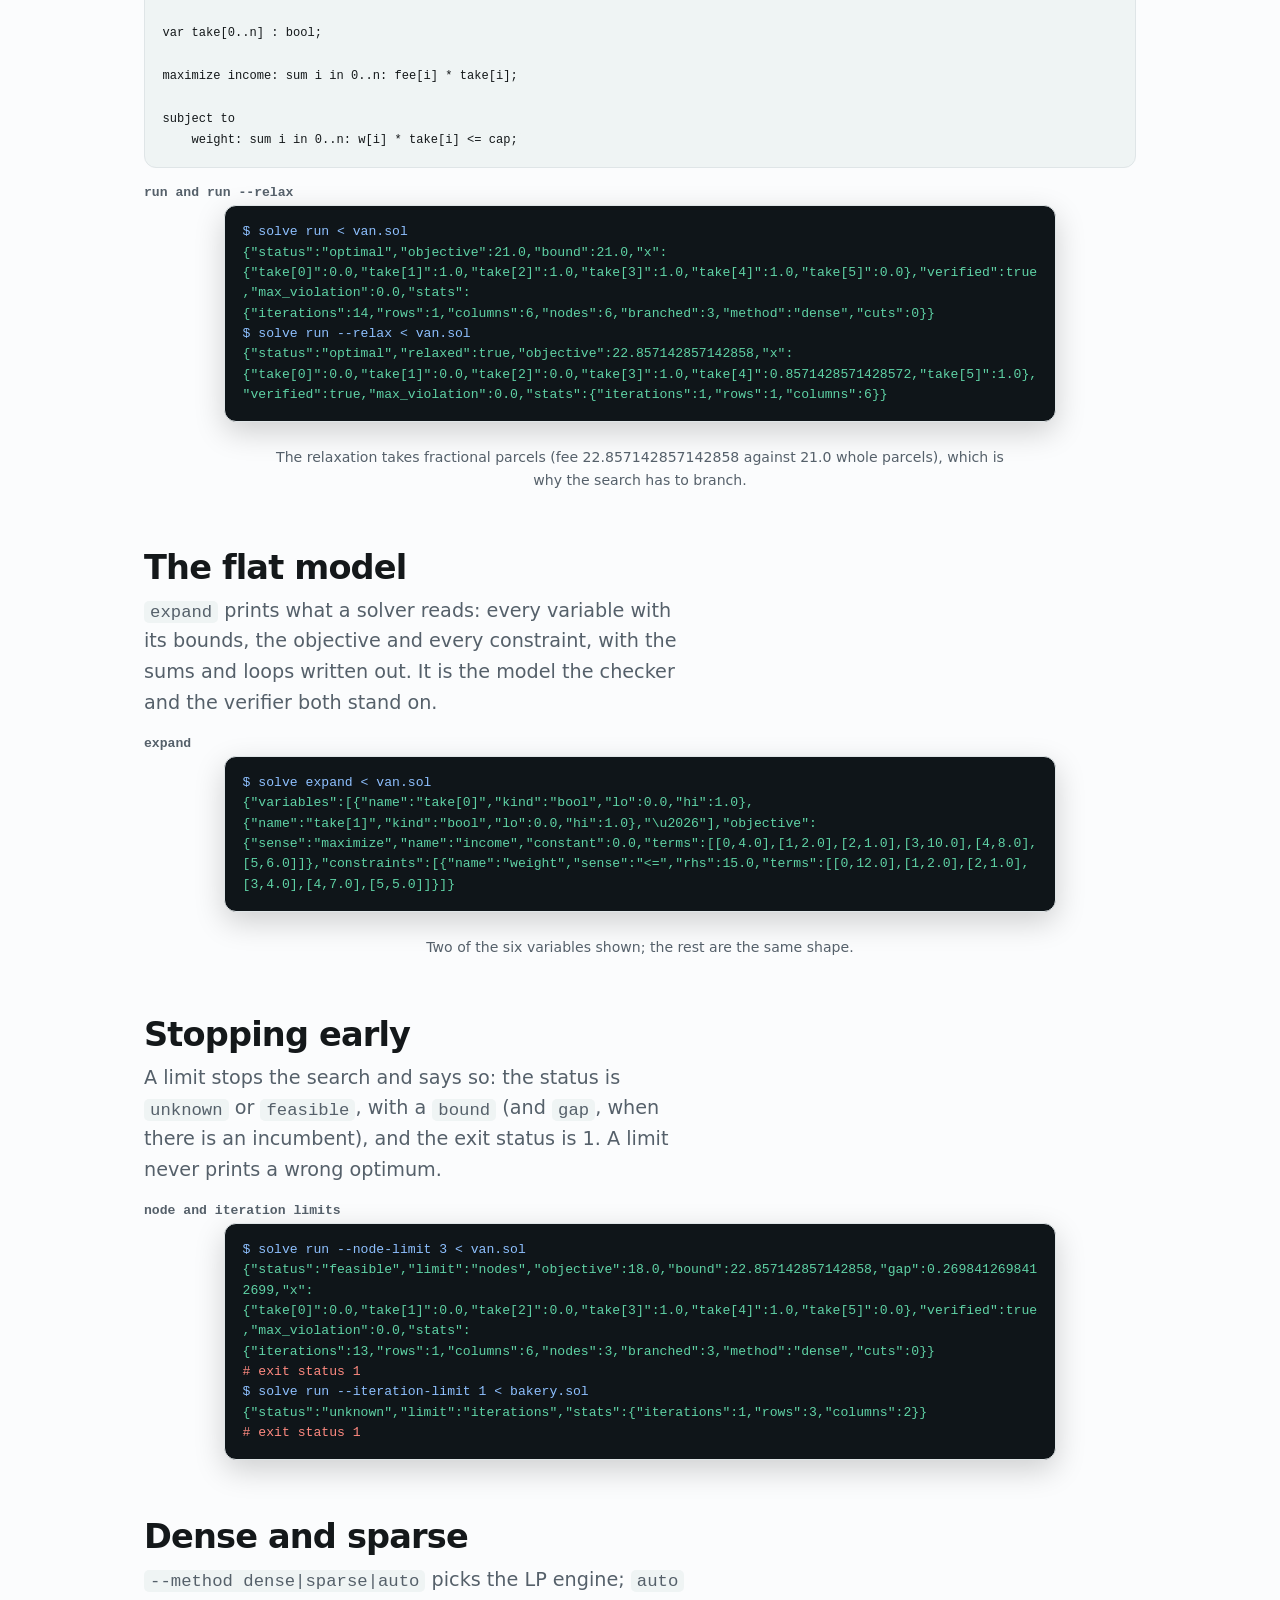
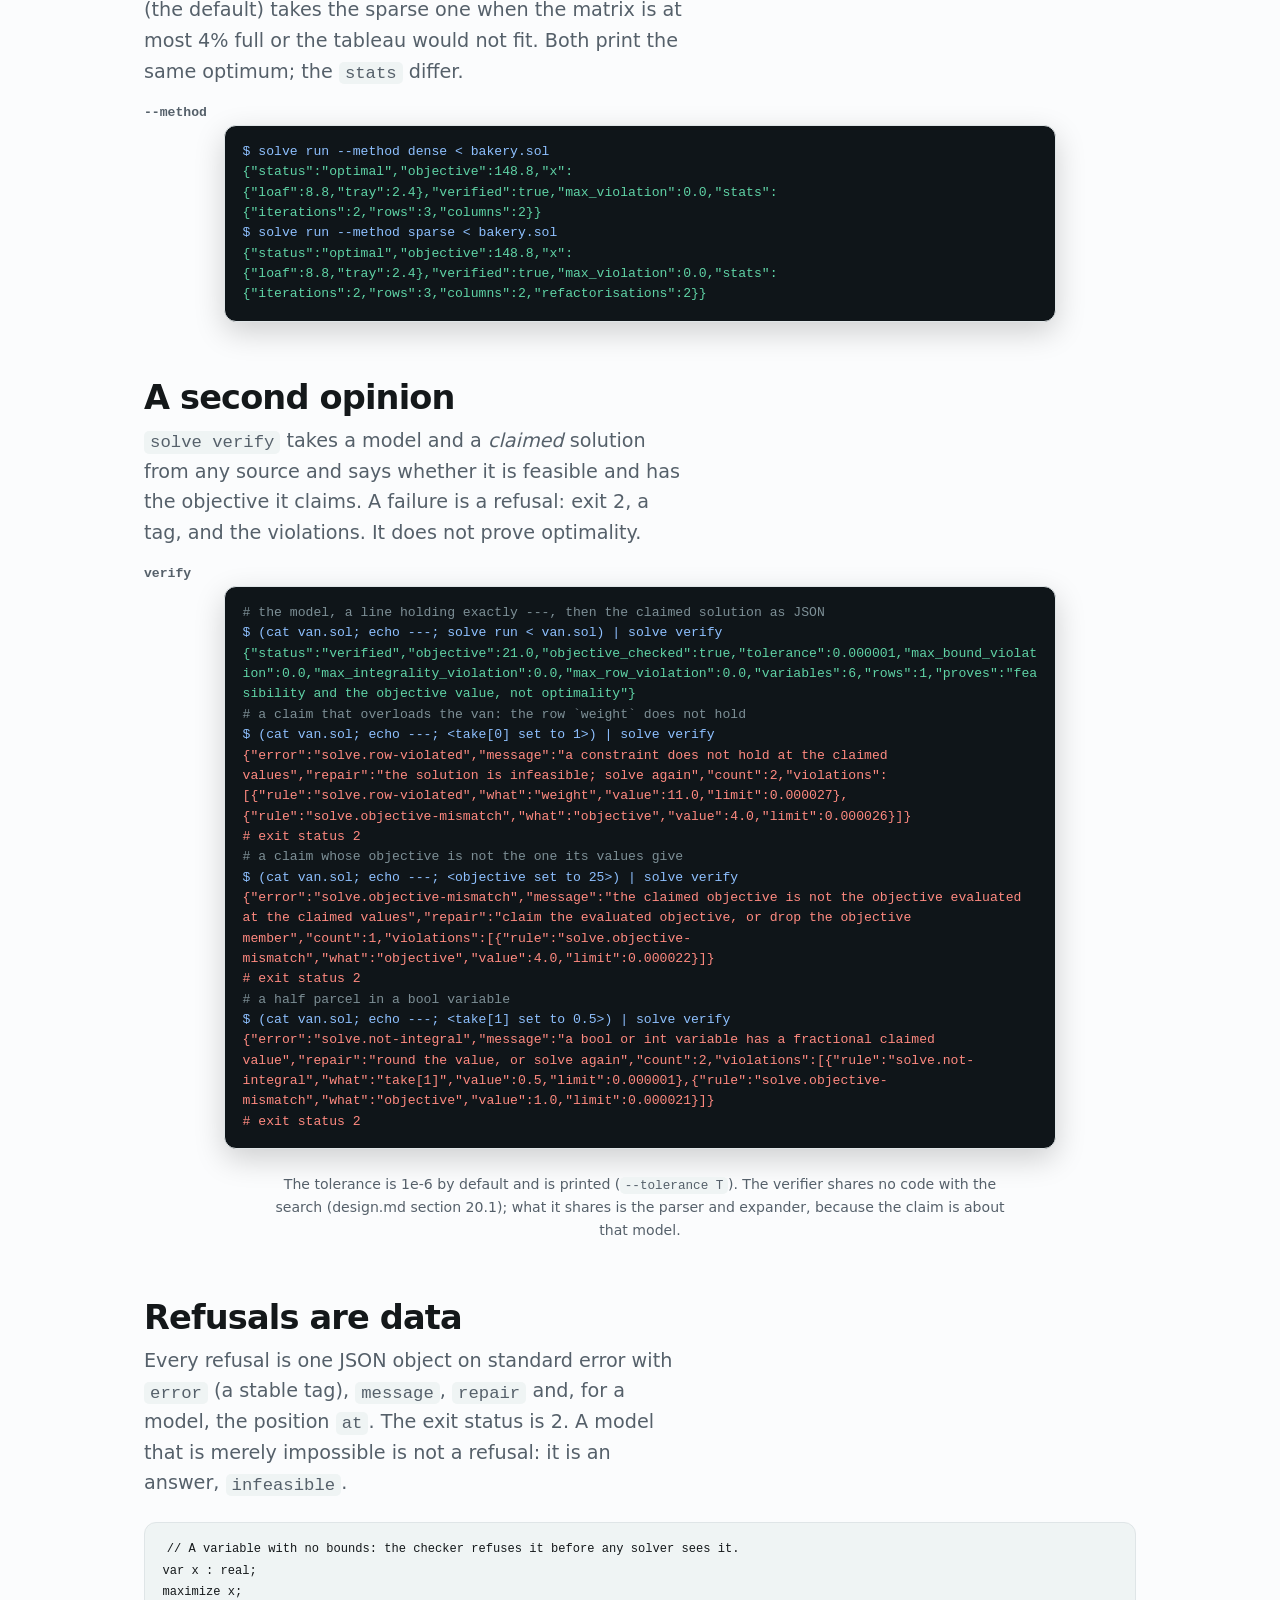
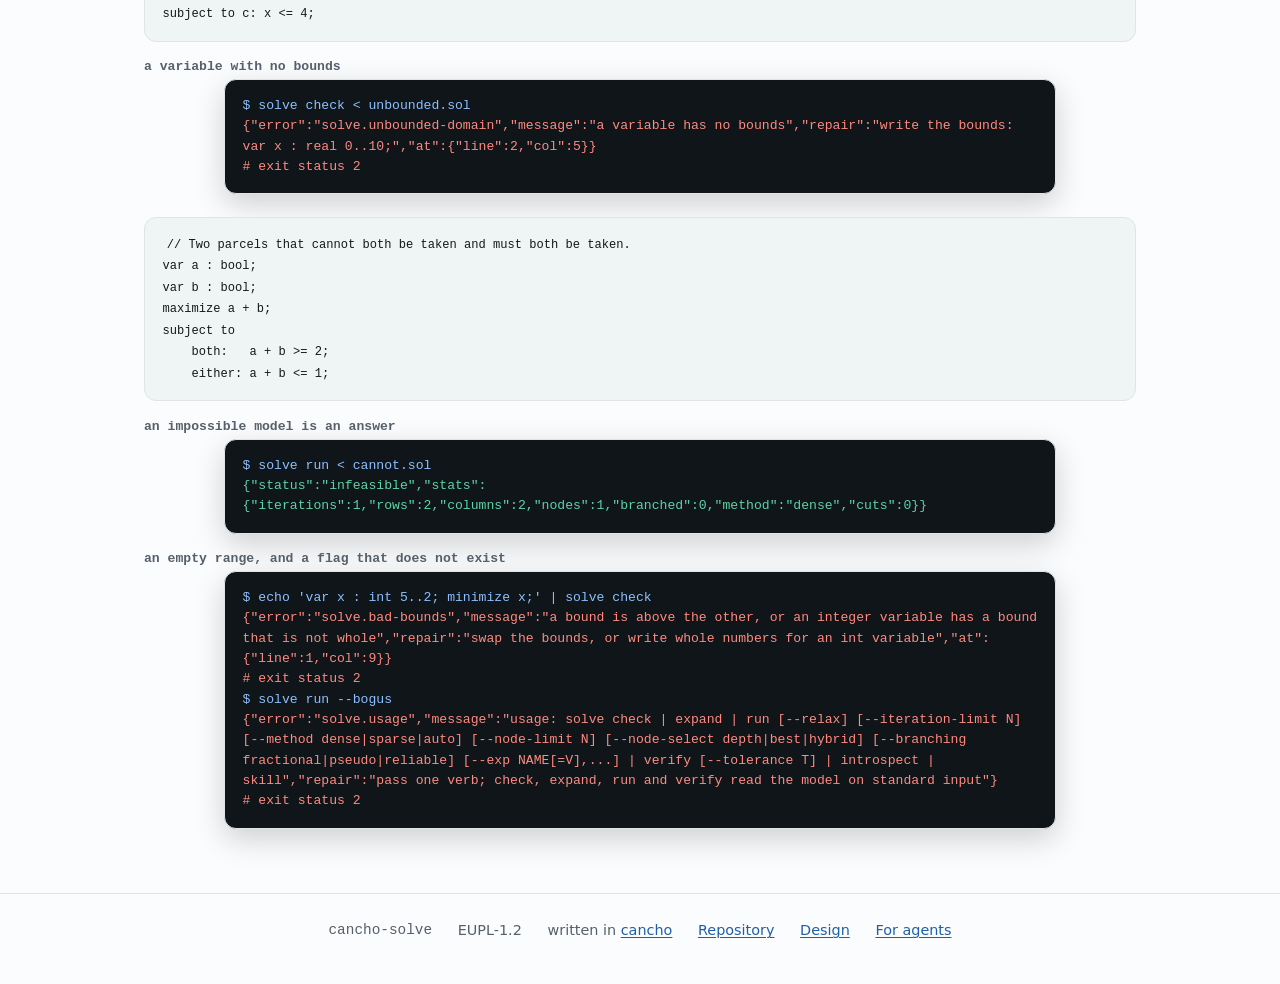
==== commit aa5a1e6f: "solve run --exp: the experiment bits by name, listed by introspect (design 22.18 step 2); gate check" ====
--- a/docs/examples.html
+++ b/docs/examples.html
@@ -97,7 +97,7 @@
 <span class="b">{"error":"solve.bad-bounds","message":"a bound is above the other, or an integer variable has a bound that is not whole","repair":"swap the bounds, or write whole numbers for an int variable","at":{"line":1,"col":9}}</span>
 <span class="b"># exit status 2</span>
 <span class="a">$ solve run --bogus</span>
-<span class="b">{"error":"solve.usage","message":"usage: solve check | expand | run [--relax] [--iteration-limit N] [--method dense|sparse|auto] [--node-limit N] [--node-select depth|best|hybrid] [--branching fractional|pseudo|reliable] | verify [--tolerance T] | introspect | skill","repair":"pass one verb; check, expand, run and verify read the model on standard input"}</span>
+<span class="b">{"error":"solve.usage","message":"usage: solve check | expand | run [--relax] [--iteration-limit N] [--method dense|sparse|auto] [--node-limit N] [--node-select depth|best|hybrid] [--branching fractional|pseudo|reliable] [--exp NAME[=V],...] | verify [--tolerance T] | introspect | skill","repair":"pass one verb; check, expand, run and verify read the model on standard input"}</span>
 <span class="b"># exit status 2</span></pre></div></div></section>
 </main>
 <footer><div class="wrap">
